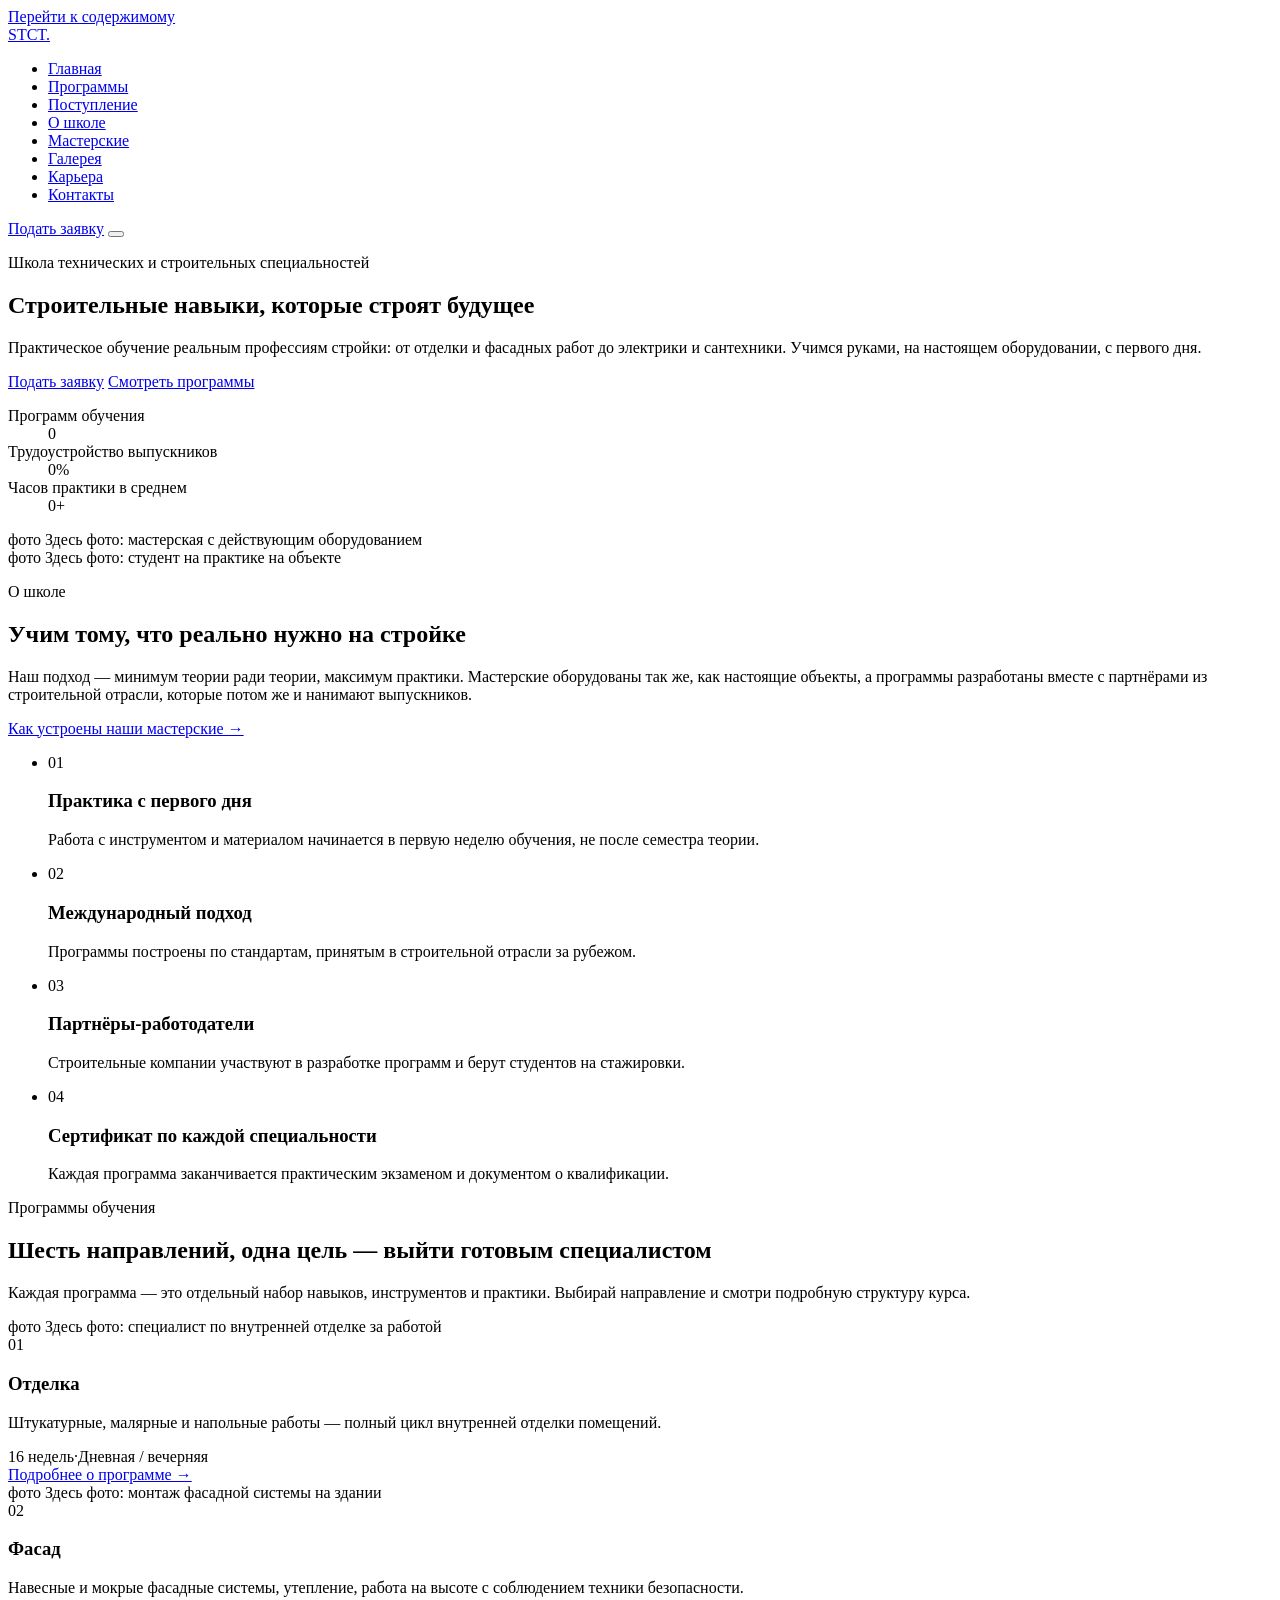
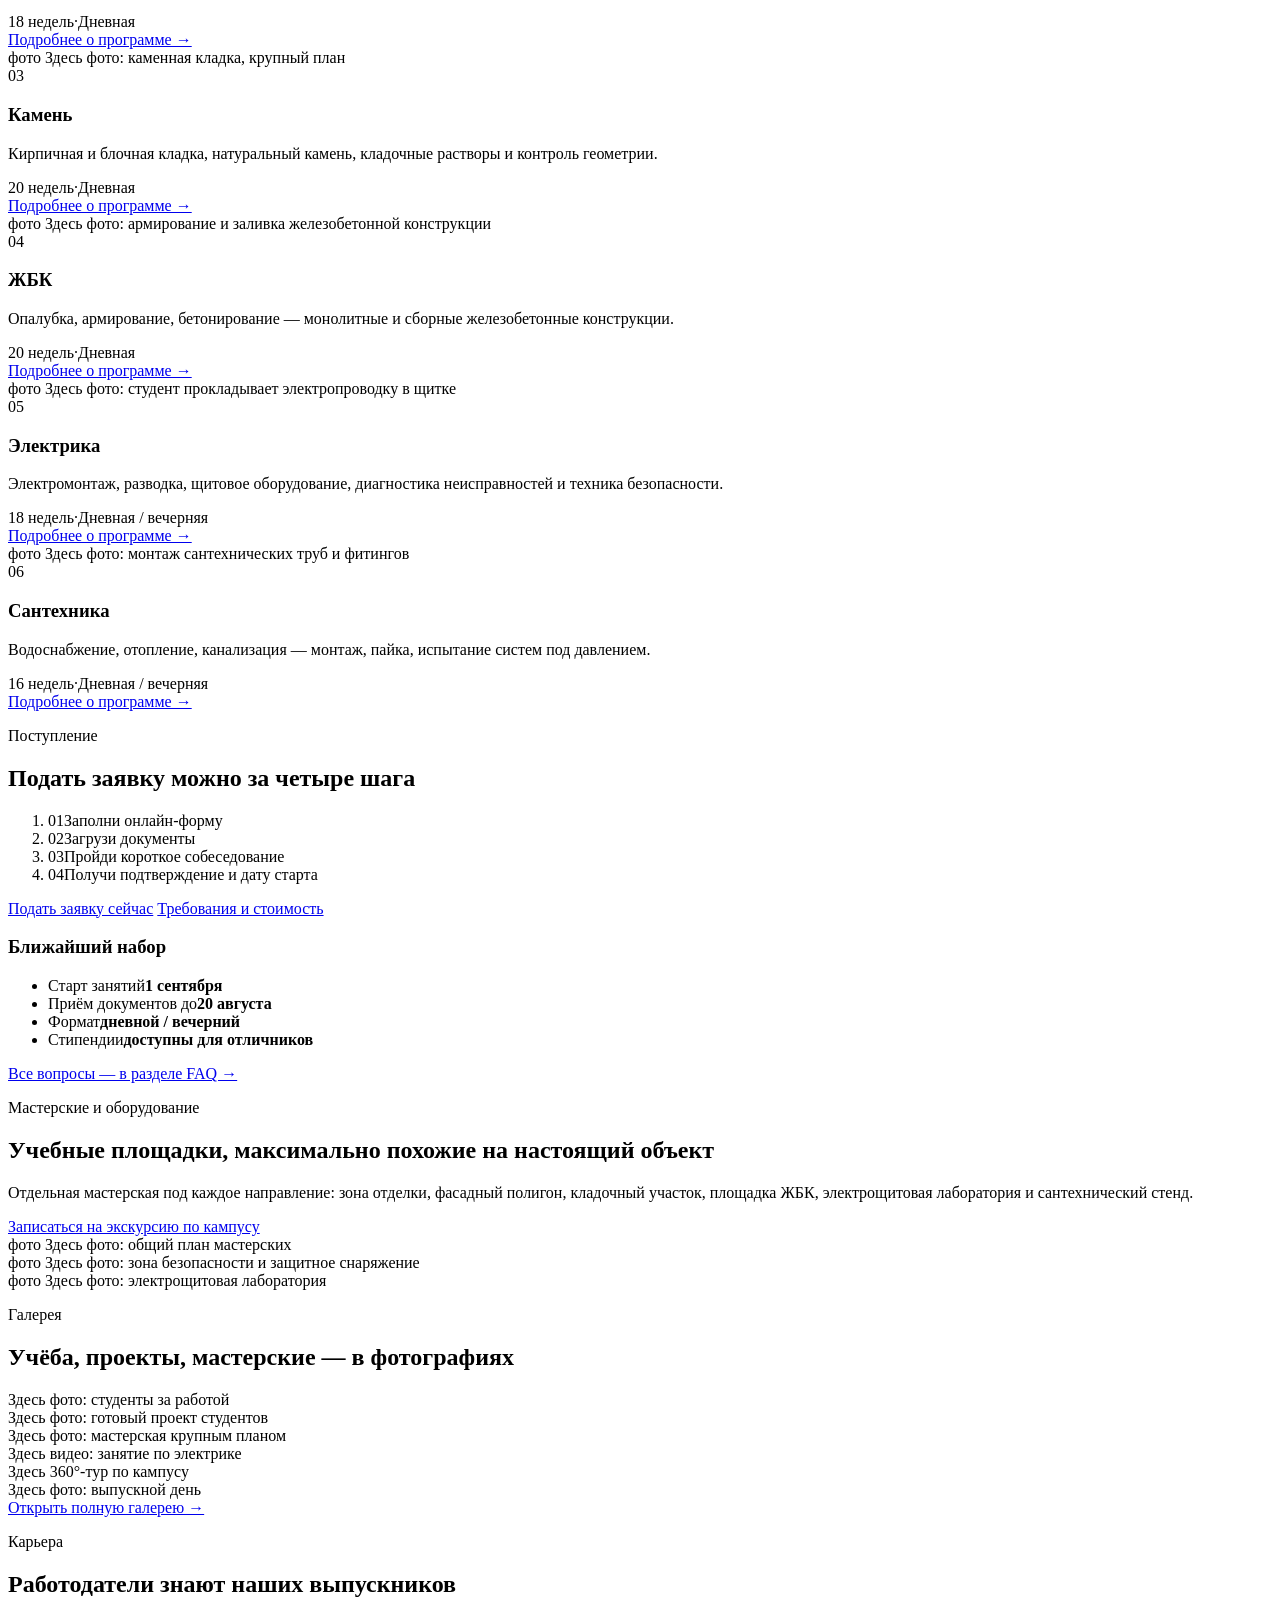
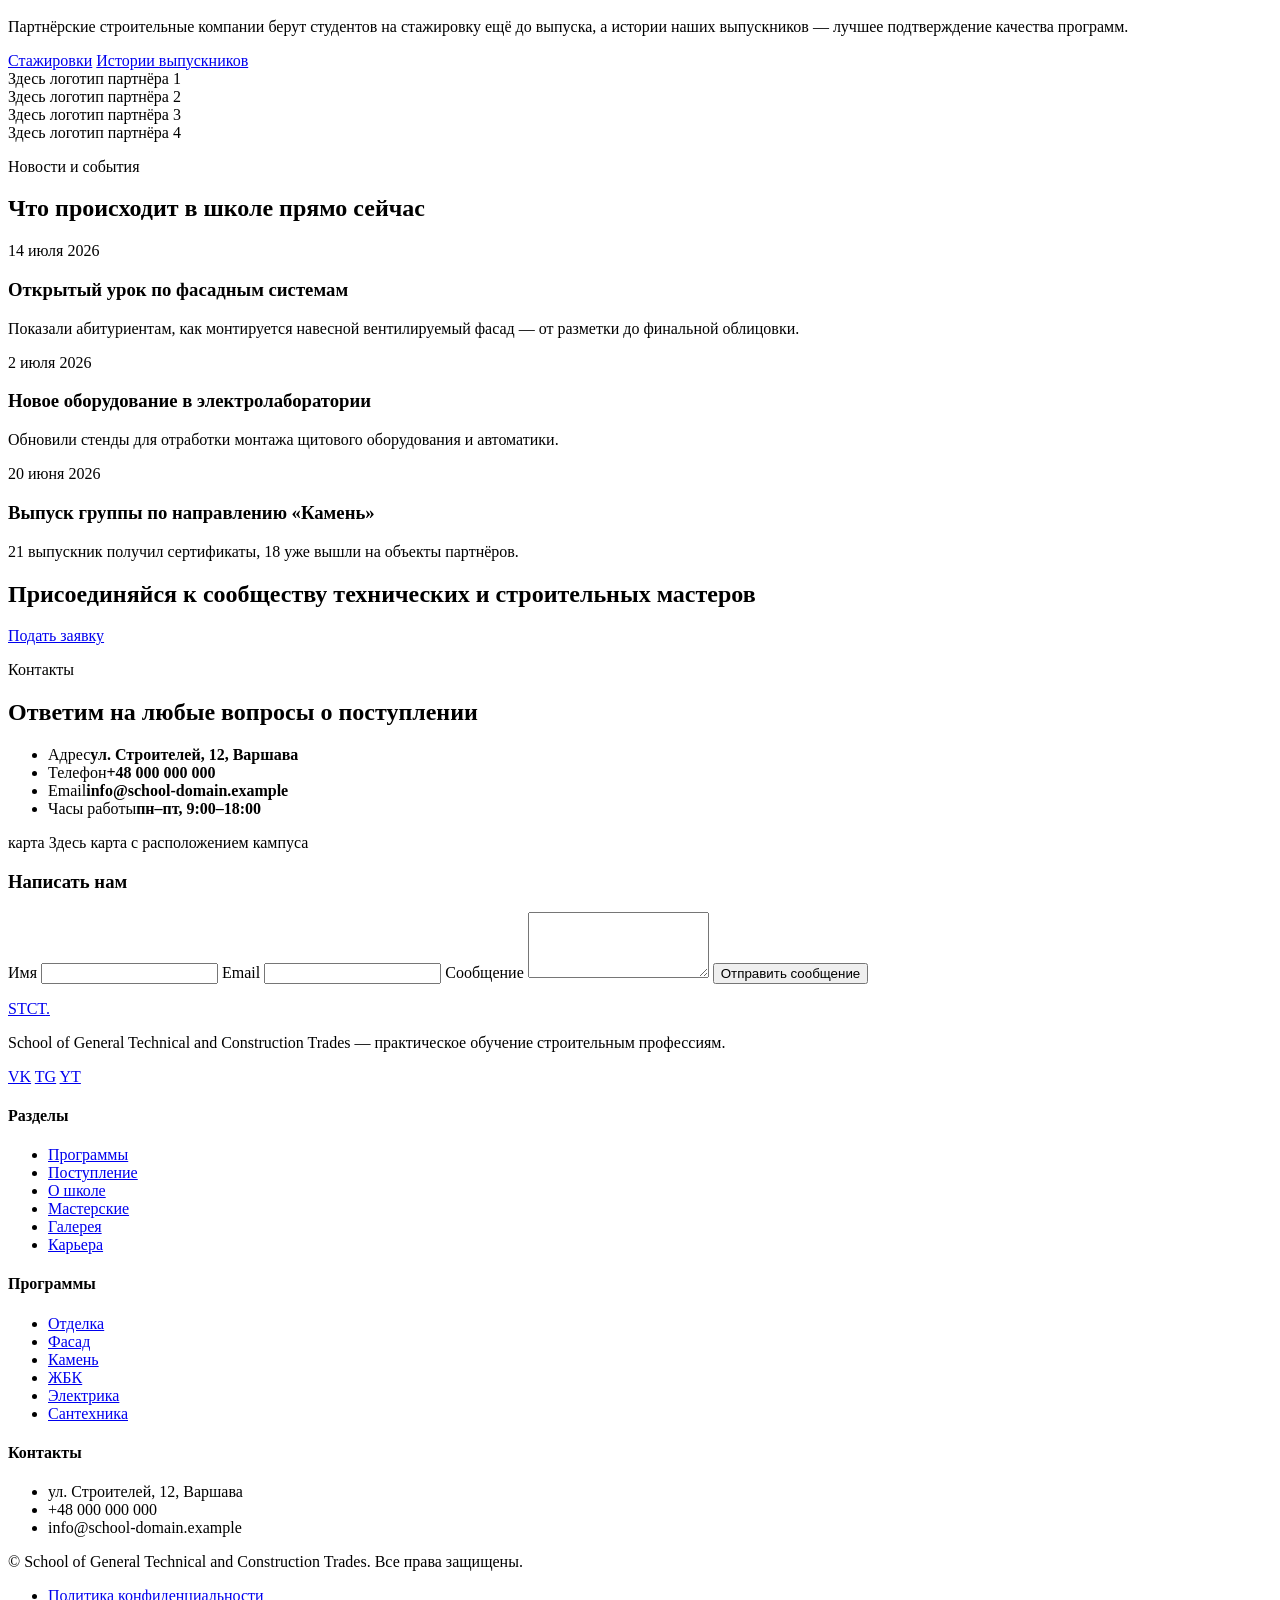
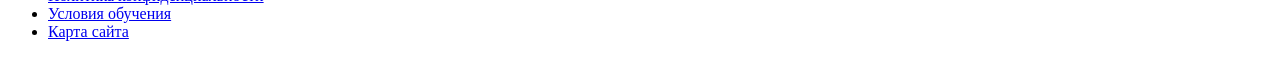
==== index.html @ 948793ca "Add files via upload" ====
<!DOCTYPE html>
<html lang="ru">
<head>
<meta charset="UTF-8">
<meta name="viewport" content="width=device-width, initial-scale=1.0">
<title>School of General Technical and Construction Trades — Строительные навыки для будущего</title>
<meta name="description" content="Школа технических и строительных специальностей: отделка, фасад, камень, ЖБК, электрика, сантехника. Практическое обучение, современные мастерские, трудоустройство.">
<link rel="preconnect" href="https://fonts.googleapis.com">
<link rel="preconnect" href="https://fonts.gstatic.com" crossorigin>
<link href="https://fonts.googleapis.com/css2?family=Big+Shoulders+Display:wght@500;600;700;800&family=IBM+Plex+Mono:wght@400;500&family=IBM+Plex+Sans:wght@400;500;600&display=swap" rel="stylesheet">
<link rel="stylesheet" href="css/style.css">
</head>
<body>

<a class="skip-link" href="#main">Перейти к содержимому</a>

<!-- ============ HEADER ============ -->
<header class="site-header" id="site-header">
  <div class="wrap header-inner">
    <a href="#top" class="logo" aria-label="School of General Technical and Construction Trades — на главную">
      <span class="logo-mark" aria-hidden="true">
        <span class="tick"></span><span class="tick"></span><span class="tick"></span>
      </span>
      <span class="logo-text">STCT<span class="logo-dot">.</span></span>
    </a>

    <nav class="main-nav" id="main-nav" aria-label="Основная навигация">
      <ul>
        <li><a href="#top">Главная</a></li>
        <li><a href="#programs">Программы</a></li>
        <li><a href="#admissions">Поступление</a></li>
        <li><a href="#about">О школе</a></li>
        <li><a href="#facilities">Мастерские</a></li>
        <li><a href="#gallery">Галерея</a></li>
        <li><a href="#career">Карьера</a></li>
        <li><a href="#contact">Контакты</a></li>
      </ul>
    </nav>

    <div class="header-actions">
      <a href="#admissions" class="btn btn-amber btn-sm">Подать заявку</a>
      <button class="nav-toggle" id="nav-toggle" aria-expanded="false" aria-controls="main-nav" aria-label="Открыть меню">
        <span></span><span></span><span></span>
      </button>
    </div>
  </div>
</header>

<main id="main">

  <!-- ============ HERO ============ -->
  <section class="hero" id="top">
    <div class="wrap hero-grid">
      <div class="hero-copy reveal">
        <p class="eyebrow">Школа технических и строительных специальностей</p>
        <h1>Строительные навыки, которые&nbsp;строят будущее</h1>
        <p class="hero-lead">Практическое обучение реальным профессиям стройки: от отделки и фасадных работ до электрики и сантехники. Учимся руками, на настоящем оборудовании, с первого дня.</p>
        <div class="hero-cta">
          <a href="#admissions" class="btn btn-amber">Подать заявку</a>
          <a href="#programs" class="btn btn-outline">Смотреть программы</a>
        </div>

        <div class="measure-line" aria-hidden="true">
          <span class="tick-end"></span><span class="dash"></span><span class="tick-end"></span>
        </div>
        <dl class="hero-stats">
          <div class="stat">
            <dt>Программ обучения</dt>
            <dd><span class="count" data-count="6">0</span></dd>
          </div>
          <div class="stat">
            <dt>Трудоустройство выпускников</dt>
            <dd><span class="count" data-count="92">0</span>%</dd>
          </div>
          <div class="stat">
            <dt>Часов практики в среднем</dt>
            <dd><span class="count" data-count="480">0</span>+</dd>
          </div>
        </dl>
      </div>

      <div class="hero-media reveal" style="--delay:120ms">
        <div class="img-placeholder tall">
          <span class="ph-tag">фото</span>
          Здесь фото: мастерская с действующим оборудованием
        </div>
        <div class="img-placeholder small">
          <span class="ph-tag">фото</span>
          Здесь фото: студент на практике на объекте
        </div>
      </div>
    </div>
  </section>

  <!-- ============ ABOUT PREVIEW ============ -->
  <section class="section" id="about">
    <div class="wrap about-grid">
      <div class="reveal">
        <p class="eyebrow">О школе</p>
        <h2>Учим тому, что реально нужно на стройке</h2>
        <p class="lead-text">Наш подход — минимум теории ради теории, максимум практики. Мастерские оборудованы так же, как настоящие объекты, а программы разработаны вместе с партнёрами из строительной отрасли, которые потом же и нанимают выпускников.</p>
        <a href="#facilities" class="link-arrow">Как устроены наши мастерские →</a>
      </div>

      <ul class="advantages reveal" style="--delay:120ms">
        <li>
          <span class="adv-num">01</span>
          <div>
            <h3>Практика с первого дня</h3>
            <p>Работа с инструментом и материалом начинается в первую неделю обучения, не после семестра теории.</p>
          </div>
        </li>
        <li>
          <span class="adv-num">02</span>
          <div>
            <h3>Международный подход</h3>
            <p>Программы построены по стандартам, принятым в строительной отрасли за рубежом.</p>
          </div>
        </li>
        <li>
          <span class="adv-num">03</span>
          <div>
            <h3>Партнёры-работодатели</h3>
            <p>Строительные компании участвуют в разработке программ и берут студентов на стажировки.</p>
          </div>
        </li>
        <li>
          <span class="adv-num">04</span>
          <div>
            <h3>Сертификат по каждой специальности</h3>
            <p>Каждая программа заканчивается практическим экзаменом и документом о квалификации.</p>
          </div>
        </li>
      </ul>
    </div>
  </section>

  <!-- ============ PROGRAMS ============ -->
  <section class="section section-alt" id="programs">
    <div class="wrap">
      <div class="section-head reveal">
        <p class="eyebrow">Программы обучения</p>
        <h2>Шесть направлений, одна цель — выйти готовым специалистом</h2>
        <p class="lead-text">Каждая программа — это отдельный набор навыков, инструментов и практики. Выбирай направление и смотри подробную структуру курса.</p>
      </div>

      <div class="program-grid">

        <article class="program-card reveal">
          <div class="img-placeholder">
            <span class="ph-tag">фото</span>
            Здесь фото: специалист по внутренней отделке за работой
          </div>
          <div class="program-body">
            <span class="program-num">01</span>
            <h3>Отделка</h3>
            <p>Штукатурные, малярные и напольные работы — полный цикл внутренней отделки помещений.</p>
            <div class="program-meta">
              <span>16 недель</span><span>·</span><span>Дневная / вечерняя</span>
            </div>
            <a href="#" class="link-arrow">Подробнее о программе →</a>
          </div>
        </article>

        <article class="program-card reveal" style="--delay:60ms">
          <div class="img-placeholder">
            <span class="ph-tag">фото</span>
            Здесь фото: монтаж фасадной системы на здании
          </div>
          <div class="program-body">
            <span class="program-num">02</span>
            <h3>Фасад</h3>
            <p>Навесные и мокрые фасадные системы, утепление, работа на высоте с соблюдением техники безопасности.</p>
            <div class="program-meta">
              <span>18 недель</span><span>·</span><span>Дневная</span>
            </div>
            <a href="#" class="link-arrow">Подробнее о программе →</a>
          </div>
        </article>

        <article class="program-card reveal" style="--delay:120ms">
          <div class="img-placeholder">
            <span class="ph-tag">фото</span>
            Здесь фото: каменная кладка, крупный план
          </div>
          <div class="program-body">
            <span class="program-num">03</span>
            <h3>Камень</h3>
            <p>Кирпичная и блочная кладка, натуральный камень, кладочные растворы и контроль геометрии.</p>
            <div class="program-meta">
              <span>20 недель</span><span>·</span><span>Дневная</span>
            </div>
            <a href="#" class="link-arrow">Подробнее о программе →</a>
          </div>
        </article>

        <article class="program-card reveal" style="--delay:180ms">
          <div class="img-placeholder">
            <span class="ph-tag">фото</span>
            Здесь фото: армирование и заливка железобетонной конструкции
          </div>
          <div class="program-body">
            <span class="program-num">04</span>
            <h3>ЖБК</h3>
            <p>Опалубка, армирование, бетонирование — монолитные и сборные железобетонные конструкции.</p>
            <div class="program-meta">
              <span>20 недель</span><span>·</span><span>Дневная</span>
            </div>
            <a href="#" class="link-arrow">Подробнее о программе →</a>
          </div>
        </article>

        <article class="program-card reveal" style="--delay:240ms">
          <div class="img-placeholder">
            <span class="ph-tag">фото</span>
            Здесь фото: студент прокладывает электропроводку в щитке
          </div>
          <div class="program-body">
            <span class="program-num">05</span>
            <h3>Электрика</h3>
            <p>Электромонтаж, разводка, щитовое оборудование, диагностика неисправностей и техника безопасности.</p>
            <div class="program-meta">
              <span>18 недель</span><span>·</span><span>Дневная / вечерняя</span>
            </div>
            <a href="#" class="link-arrow">Подробнее о программе →</a>
          </div>
        </article>

        <article class="program-card reveal" style="--delay:300ms">
          <div class="img-placeholder">
            <span class="ph-tag">фото</span>
            Здесь фото: монтаж сантехнических труб и фитингов
          </div>
          <div class="program-body">
            <span class="program-num">06</span>
            <h3>Сантехника</h3>
            <p>Водоснабжение, отопление, канализация — монтаж, пайка, испытание систем под давлением.</p>
            <div class="program-meta">
              <span>16 недель</span><span>·</span><span>Дневная / вечерняя</span>
            </div>
            <a href="#" class="link-arrow">Подробнее о программе →</a>
          </div>
        </article>

      </div>
    </div>
  </section>

  <!-- ============ ADMISSIONS TEASER ============ -->
  <section class="section" id="admissions">
    <div class="wrap admissions-grid">
      <div class="reveal">
        <p class="eyebrow">Поступление</p>
        <h2>Подать заявку можно за четыре шага</h2>
        <ol class="steps-list">
          <li><span>01</span>Заполни онлайн-форму</li>
          <li><span>02</span>Загрузи документы</li>
          <li><span>03</span>Пройди короткое собеседование</li>
          <li><span>04</span>Получи подтверждение и дату старта</li>
        </ol>
        <div class="hero-cta">
          <a href="#" class="btn btn-amber">Подать заявку сейчас</a>
          <a href="#" class="btn btn-outline">Требования и стоимость</a>
        </div>
      </div>

      <div class="admissions-card reveal" style="--delay:120ms">
        <h3>Ближайший набор</h3>
        <ul class="fact-list">
          <li><span>Старт занятий</span><strong>1 сентября</strong></li>
          <li><span>Приём документов до</span><strong>20 августа</strong></li>
          <li><span>Формат</span><strong>дневной / вечерний</strong></li>
          <li><span>Стипендии</span><strong>доступны для отличников</strong></li>
        </ul>
        <a href="#" class="link-arrow">Все вопросы — в разделе FAQ →</a>
      </div>
    </div>
  </section>

  <!-- ============ FACILITIES ============ -->
  <section class="section section-dark" id="facilities">
    <div class="wrap facilities-grid">
      <div class="reveal">
        <p class="eyebrow eyebrow-light">Мастерские и оборудование</p>
        <h2>Учебные площадки, максимально похожие на настоящий объект</h2>
        <p class="lead-text lead-light">Отдельная мастерская под каждое направление: зона отделки, фасадный полигон, кладочный участок, площадка ЖБК, электрощитовая лаборатория и сантехнический стенд.</p>
        <div class="measure-line measure-light" aria-hidden="true">
          <span class="tick-end"></span><span class="dash"></span><span class="tick-end"></span>
        </div>
        <a href="#" class="btn btn-outline btn-light">Записаться на экскурсию по кампусу</a>
      </div>

      <div class="facilities-media reveal" style="--delay:120ms">
        <div class="img-placeholder">
          <span class="ph-tag">фото</span>
          Здесь фото: общий план мастерских
        </div>
        <div class="img-placeholder">
          <span class="ph-tag">фото</span>
          Здесь фото: зона безопасности и защитное снаряжение
        </div>
        <div class="img-placeholder">
          <span class="ph-tag">фото</span>
          Здесь фото: электрощитовая лаборатория
        </div>
      </div>
    </div>
  </section>

  <!-- ============ GALLERY PREVIEW ============ -->
  <section class="section" id="gallery">
    <div class="wrap">
      <div class="section-head reveal">
        <p class="eyebrow">Галерея</p>
        <h2>Учёба, проекты, мастерские — в фотографиях</h2>
      </div>

      <div class="gallery-grid">
        <div class="img-placeholder reveal">Здесь фото: студенты за работой</div>
        <div class="img-placeholder reveal" style="--delay:60ms">Здесь фото: готовый проект студентов</div>
        <div class="img-placeholder reveal" style="--delay:120ms">Здесь фото: мастерская крупным планом</div>
        <div class="img-placeholder reveal" style="--delay:180ms">Здесь видео: занятие по электрике</div>
        <div class="img-placeholder reveal" style="--delay:240ms">Здесь 360°-тур по кампусу</div>
        <div class="img-placeholder reveal" style="--delay:300ms">Здесь фото: выпускной день</div>
      </div>
      <a href="#" class="link-arrow gallery-link">Открыть полную галерею →</a>
    </div>
  </section>

  <!-- ============ CAREER ============ -->
  <section class="section section-alt" id="career">
    <div class="wrap career-grid">
      <div class="reveal">
        <p class="eyebrow">Карьера</p>
        <h2>Работодатели знают наших выпускников</h2>
        <p class="lead-text">Партнёрские строительные компании берут студентов на стажировку ещё до выпуска, а истории наших выпускников — лучшее подтверждение качества программ.</p>
        <div class="hero-cta">
          <a href="#" class="btn btn-outline">Стажировки</a>
          <a href="#" class="btn btn-outline">Истории выпускников</a>
        </div>
      </div>
      <div class="partner-strip reveal" style="--delay:120ms">
        <div class="img-placeholder small">Здесь логотип партнёра 1</div>
        <div class="img-placeholder small">Здесь логотип партнёра 2</div>
        <div class="img-placeholder small">Здесь логотип партнёра 3</div>
        <div class="img-placeholder small">Здесь логотип партнёра 4</div>
      </div>
    </div>
  </section>

  <!-- ============ NEWS PREVIEW ============ -->
  <section class="section" id="news">
    <div class="wrap">
      <div class="section-head reveal">
        <p class="eyebrow">Новости и события</p>
        <h2>Что происходит в школе прямо сейчас</h2>
      </div>
      <div class="news-grid">
        <article class="news-card reveal">
          <span class="news-date">14 июля 2026</span>
          <h3>Открытый урок по фасадным системам</h3>
          <p>Показали абитуриентам, как монтируется навесной вентилируемый фасад — от разметки до финальной облицовки.</p>
        </article>
        <article class="news-card reveal" style="--delay:60ms">
          <span class="news-date">2 июля 2026</span>
          <h3>Новое оборудование в электролаборатории</h3>
          <p>Обновили стенды для отработки монтажа щитового оборудования и автоматики.</p>
        </article>
        <article class="news-card reveal" style="--delay:120ms">
          <span class="news-date">20 июня 2026</span>
          <h3>Выпуск группы по направлению «Камень»</h3>
          <p>21 выпускник получил сертификаты, 18 уже вышли на объекты партнёров.</p>
        </article>
      </div>
    </div>
  </section>

  <!-- ============ CTA BANNER ============ -->
  <section class="cta-banner">
    <div class="wrap cta-banner-inner reveal">
      <div class="measure-line measure-light" aria-hidden="true">
        <span class="tick-end"></span><span class="dash"></span><span class="tick-end"></span>
      </div>
      <h2>Присоединяйся к сообществу технических и строительных мастеров</h2>
      <a href="#admissions" class="btn btn-amber btn-lg">Подать заявку</a>
    </div>
  </section>

  <!-- ============ CONTACT ============ -->
  <section class="section" id="contact">
    <div class="wrap contact-grid">
      <div class="reveal">
        <p class="eyebrow">Контакты</p>
        <h2>Ответим на любые вопросы о поступлении</h2>
        <ul class="fact-list">
          <li><span>Адрес</span><strong>ул. Строителей, 12, Варшава</strong></li>
          <li><span>Телефон</span><strong>+48 000 000 000</strong></li>
          <li><span>Email</span><strong>info@school-domain.example</strong></li>
          <li><span>Часы работы</span><strong>пн–пт, 9:00–18:00</strong></li>
        </ul>
        <div class="img-placeholder">
          <span class="ph-tag">карта</span>
          Здесь карта с расположением кампуса
        </div>
      </div>

      <form class="contact-form reveal" style="--delay:120ms" id="contact-form">
        <h3>Написать нам</h3>
        <label>
          Имя
          <input type="text" name="name" required>
        </label>
        <label>
          Email
          <input type="email" name="email" required>
        </label>
        <label>
          Сообщение
          <textarea name="message" rows="4" required></textarea>
        </label>
        <button type="submit" class="btn btn-amber">Отправить сообщение</button>
        <p class="form-note" id="form-note" role="status" aria-live="polite"></p>
      </form>
    </div>
  </section>

</main>

<!-- ============ FOOTER ============ -->
<footer class="site-footer">
  <div class="wrap footer-grid">
    <div>
      <a href="#top" class="logo logo-footer">
        <span class="logo-mark" aria-hidden="true"><span class="tick"></span><span class="tick"></span><span class="tick"></span></span>
        <span class="logo-text">STCT<span class="logo-dot">.</span></span>
      </a>
      <p class="footer-tagline">School of General Technical and Construction Trades — практическое обучение строительным профессиям.</p>
      <div class="social-row">
        <a href="#" class="social-ph" aria-label="Мы во ВКонтакте">VK</a>
        <a href="#" class="social-ph" aria-label="Мы в Telegram">TG</a>
        <a href="#" class="social-ph" aria-label="Мы на YouTube">YT</a>
      </div>
    </div>

    <div>
      <h4>Разделы</h4>
      <ul>
        <li><a href="#programs">Программы</a></li>
        <li><a href="#admissions">Поступление</a></li>
        <li><a href="#about">О школе</a></li>
        <li><a href="#facilities">Мастерские</a></li>
        <li><a href="#gallery">Галерея</a></li>
        <li><a href="#career">Карьера</a></li>
      </ul>
    </div>

    <div>
      <h4>Программы</h4>
      <ul>
        <li><a href="#programs">Отделка</a></li>
        <li><a href="#programs">Фасад</a></li>
        <li><a href="#programs">Камень</a></li>
        <li><a href="#programs">ЖБК</a></li>
        <li><a href="#programs">Электрика</a></li>
        <li><a href="#programs">Сантехника</a></li>
      </ul>
    </div>

    <div>
      <h4>Контакты</h4>
      <ul class="footer-contact">
        <li>ул. Строителей, 12, Варшава</li>
        <li>+48 000 000 000</li>
        <li>info@school-domain.example</li>
      </ul>
    </div>
  </div>

  <div class="wrap footer-bottom">
    <p>© <span id="year"></span> School of General Technical and Construction Trades. Все права защищены.</p>
    <ul class="footer-legal">
      <li><a href="#">Политика конфиденциальности</a></li>
      <li><a href="#">Условия обучения</a></li>
      <li><a href="#">Карта сайта</a></li>
    </ul>
  </div>
</footer>

<script src="js/script.js"></script>
</body>
</html>
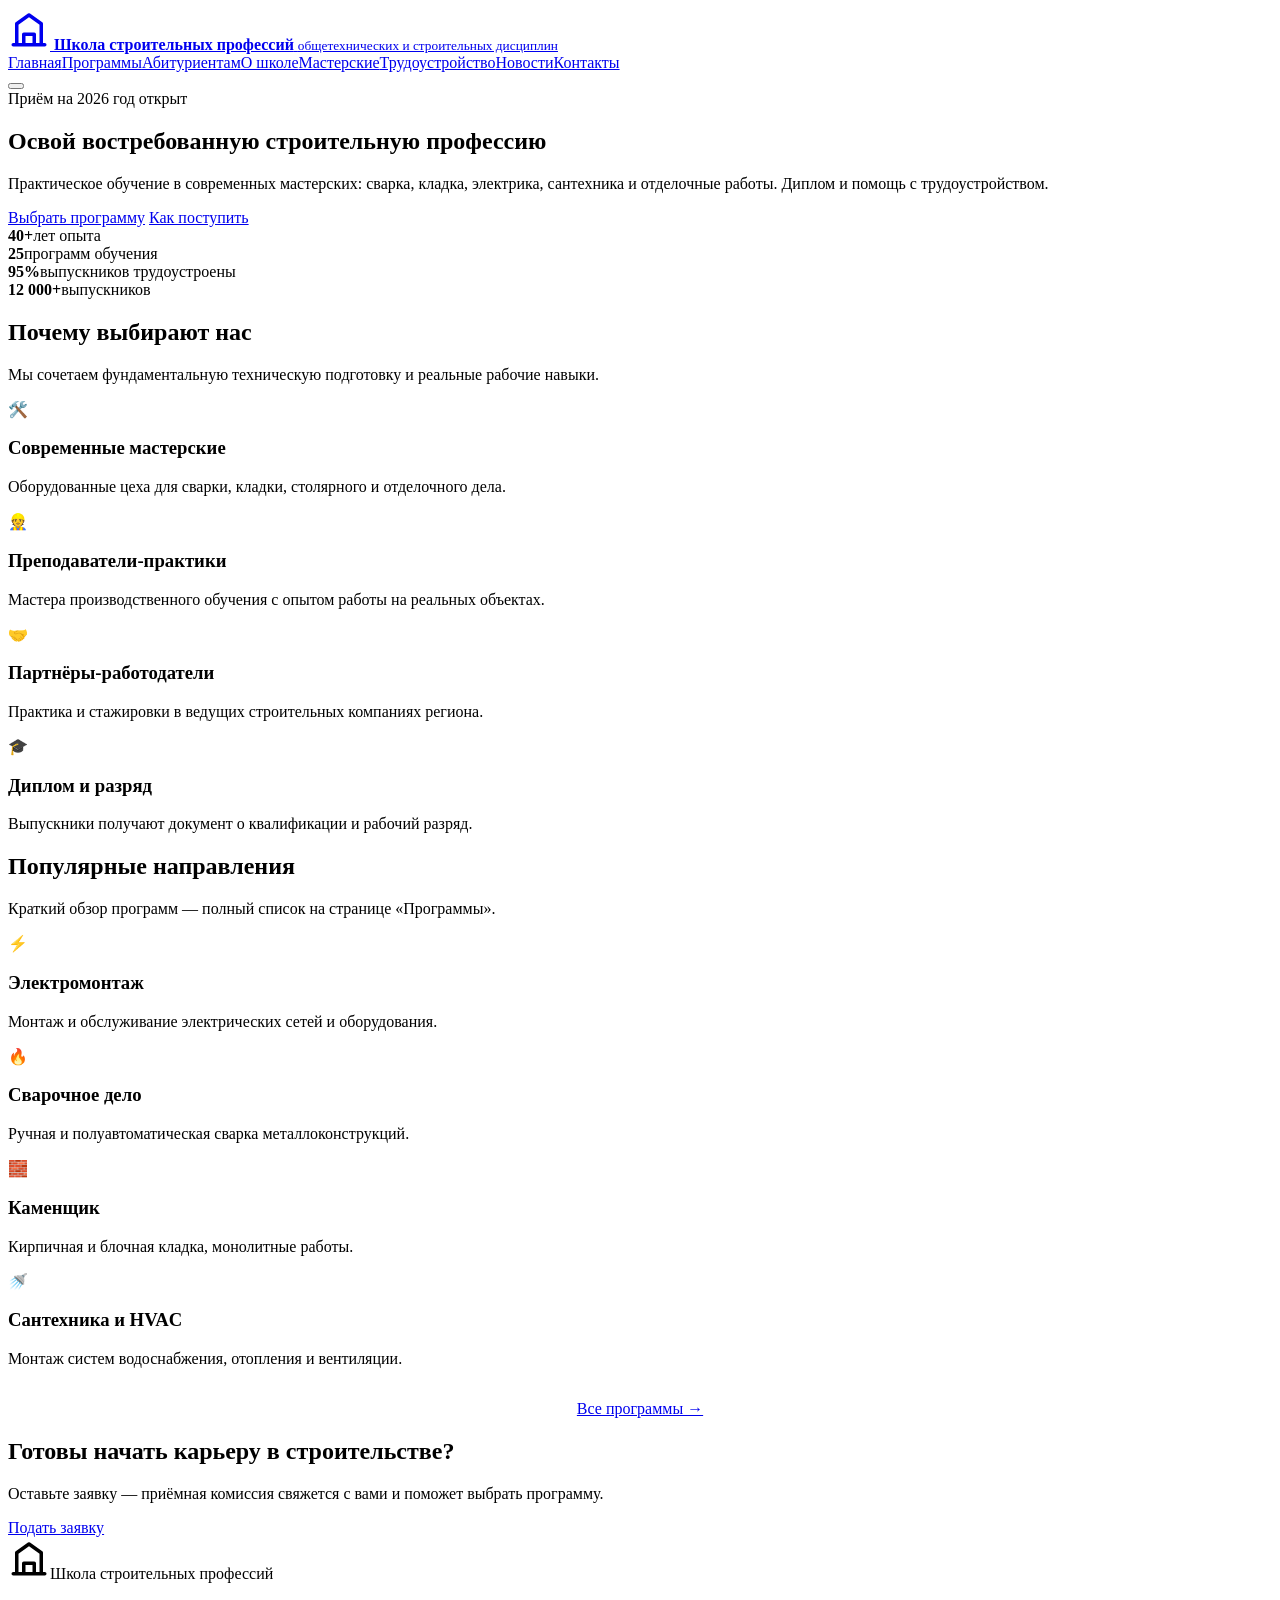
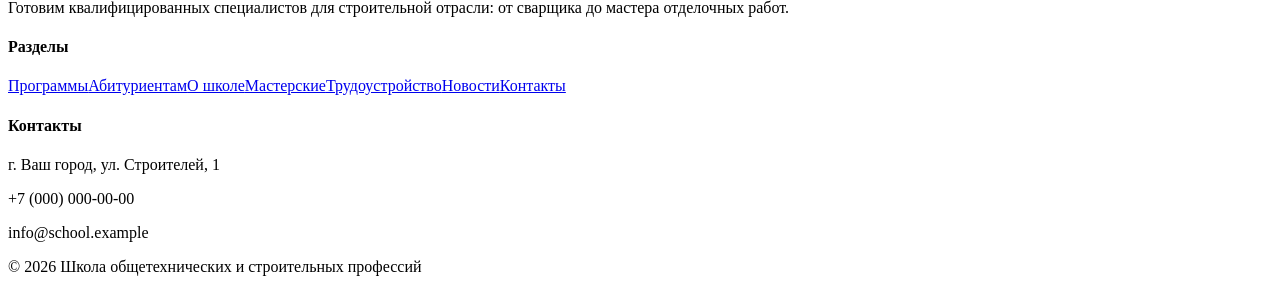
==== commit 6e50c5f2: "Refactor index.html for improved layout and content Updated the HTML structure and content for the s" ====
--- a/index.html
+++ b/index.html
@@ -1,491 +1,81 @@
 <!DOCTYPE html>
 <html lang="ru">
 <head>
-<meta charset="UTF-8">
-<meta name="viewport" content="width=device-width, initial-scale=1.0">
-<title>School of General Technical and Construction Trades — Строительные навыки для будущего</title>
-<meta name="description" content="Школа технических и строительных специальностей: отделка, фасад, камень, ЖБК, электрика, сантехника. Практическое обучение, современные мастерские, трудоустройство.">
-<link rel="preconnect" href="https://fonts.googleapis.com">
-<link rel="preconnect" href="https://fonts.gstatic.com" crossorigin>
-<link href="https://fonts.googleapis.com/css2?family=Big+Shoulders+Display:wght@500;600;700;800&family=IBM+Plex+Mono:wght@400;500&family=IBM+Plex+Sans:wght@400;500;600&display=swap" rel="stylesheet">
-<link rel="stylesheet" href="css/style.css">
+  <meta charset="UTF-8">
+  <meta name="viewport" content="width=device-width, initial-scale=1.0">
+  <title>Школа общетехнических и строительных профессий</title>
+  <link rel="stylesheet" href="css/styles.css">
 </head>
 <body>
 
-<a class="skip-link" href="#main">Перейти к содержимому</a>
+  <div id="header-placeholder"></div>
 
-<!-- ============ HEADER ============ -->
-<header class="site-header" id="site-header">
-  <div class="wrap header-inner">
-    <a href="#top" class="logo" aria-label="School of General Technical and Construction Trades — на главную">
-      <span class="logo-mark" aria-hidden="true">
-        <span class="tick"></span><span class="tick"></span><span class="tick"></span>
-      </span>
-      <span class="logo-text">STCT<span class="logo-dot">.</span></span>
-    </a>
-
-    <nav class="main-nav" id="main-nav" aria-label="Основная навигация">
-      <ul>
-        <li><a href="#top">Главная</a></li>
-        <li><a href="#programs">Программы</a></li>
-        <li><a href="#admissions">Поступление</a></li>
-        <li><a href="#about">О школе</a></li>
-        <li><a href="#facilities">Мастерские</a></li>
-        <li><a href="#gallery">Галерея</a></li>
-        <li><a href="#career">Карьера</a></li>
-        <li><a href="#contact">Контакты</a></li>
-      </ul>
-    </nav>
-
-    <div class="header-actions">
-      <a href="#admissions" class="btn btn-amber btn-sm">Подать заявку</a>
-      <button class="nav-toggle" id="nav-toggle" aria-expanded="false" aria-controls="main-nav" aria-label="Открыть меню">
-        <span></span><span></span><span></span>
-      </button>
-    </div>
-  </div>
-</header>
-
-<main id="main">
-
-  <!-- ============ HERO ============ -->
-  <section class="hero" id="top">
-    <div class="wrap hero-grid">
-      <div class="hero-copy reveal">
-        <p class="eyebrow">Школа технических и строительных специальностей</p>
-        <h1>Строительные навыки, которые&nbsp;строят будущее</h1>
-        <p class="hero-lead">Практическое обучение реальным профессиям стройки: от отделки и фасадных работ до электрики и сантехники. Учимся руками, на настоящем оборудовании, с первого дня.</p>
-        <div class="hero-cta">
-          <a href="#admissions" class="btn btn-amber">Подать заявку</a>
-          <a href="#programs" class="btn btn-outline">Смотреть программы</a>
-        </div>
-
-        <div class="measure-line" aria-hidden="true">
-          <span class="tick-end"></span><span class="dash"></span><span class="tick-end"></span>
-        </div>
-        <dl class="hero-stats">
-          <div class="stat">
-            <dt>Программ обучения</dt>
-            <dd><span class="count" data-count="6">0</span></dd>
-          </div>
-          <div class="stat">
-            <dt>Трудоустройство выпускников</dt>
-            <dd><span class="count" data-count="92">0</span>%</dd>
-          </div>
-          <div class="stat">
-            <dt>Часов практики в среднем</dt>
-            <dd><span class="count" data-count="480">0</span>+</dd>
-          </div>
-        </dl>
-      </div>
-
-      <div class="hero-media reveal" style="--delay:120ms">
-        <div class="img-placeholder tall">
-          <span class="ph-tag">фото</span>
-          Здесь фото: мастерская с действующим оборудованием
-        </div>
-        <div class="img-placeholder small">
-          <span class="ph-tag">фото</span>
-          Здесь фото: студент на практике на объекте
-        </div>
+  <!-- Hero -->
+  <section class="hero">
+    <div class="container hero-inner">
+      <span class="eyebrow">Приём на 2026 год открыт</span>
+      <h1>Освой востребованную строительную профессию</h1>
+      <p>Практическое обучение в современных мастерских: сварка, кладка, электрика,
+         сантехника и отделочные работы. Диплом и помощь с трудоустройством.</p>
+      <div class="hero-actions">
+        <a href="pages/programs.html" class="btn btn-primary">Выбрать программу</a>
+        <a href="pages/admissions.html" class="btn btn-outline">Как поступить</a>
       </div>
     </div>
   </section>
 
-  <!-- ============ ABOUT PREVIEW ============ -->
-  <section class="section" id="about">
-    <div class="wrap about-grid">
-      <div class="reveal">
-        <p class="eyebrow">О школе</p>
-        <h2>Учим тому, что реально нужно на стройке</h2>
-        <p class="lead-text">Наш подход — минимум теории ради теории, максимум практики. Мастерские оборудованы так же, как настоящие объекты, а программы разработаны вместе с партнёрами из строительной отрасли, которые потом же и нанимают выпускников.</p>
-        <a href="#facilities" class="link-arrow">Как устроены наши мастерские →</a>
-      </div>
-
-      <ul class="advantages reveal" style="--delay:120ms">
-        <li>
-          <span class="adv-num">01</span>
-          <div>
-            <h3>Практика с первого дня</h3>
-            <p>Работа с инструментом и материалом начинается в первую неделю обучения, не после семестра теории.</p>
-          </div>
-        </li>
-        <li>
-          <span class="adv-num">02</span>
-          <div>
-            <h3>Международный подход</h3>
-            <p>Программы построены по стандартам, принятым в строительной отрасли за рубежом.</p>
-          </div>
-        </li>
-        <li>
-          <span class="adv-num">03</span>
-          <div>
-            <h3>Партнёры-работодатели</h3>
-            <p>Строительные компании участвуют в разработке программ и берут студентов на стажировки.</p>
-          </div>
-        </li>
-        <li>
-          <span class="adv-num">04</span>
-          <div>
-            <h3>Сертификат по каждой специальности</h3>
-            <p>Каждая программа заканчивается практическим экзаменом и документом о квалификации.</p>
-          </div>
-        </li>
-      </ul>
+  <!-- Цифры -->
+  <section class="stats">
+    <div class="container stats-grid">
+      <div class="stat"><b>40+</b><span>лет опыта</span></div>
+      <div class="stat"><b>25</b><span>программ обучения</span></div>
+      <div class="stat"><b>95%</b><span>выпускников трудоустроены</span></div>
+      <div class="stat"><b>12 000+</b><span>выпускников</span></div>
     </div>
   </section>
 
-  <!-- ============ PROGRAMS ============ -->
-  <section class="section section-alt" id="programs">
-    <div class="wrap">
-      <div class="section-head reveal">
-        <p class="eyebrow">Программы обучения</p>
-        <h2>Шесть направлений, одна цель — выйти готовым специалистом</h2>
-        <p class="lead-text">Каждая программа — это отдельный набор навыков, инструментов и практики. Выбирай направление и смотри подробную структуру курса.</p>
-      </div>
-
-      <div class="program-grid">
-
-        <article class="program-card reveal">
-          <div class="img-placeholder">
-            <span class="ph-tag">фото</span>
-            Здесь фото: специалист по внутренней отделке за работой
-          </div>
-          <div class="program-body">
-            <span class="program-num">01</span>
-            <h3>Отделка</h3>
-            <p>Штукатурные, малярные и напольные работы — полный цикл внутренней отделки помещений.</p>
-            <div class="program-meta">
-              <span>16 недель</span><span>·</span><span>Дневная / вечерняя</span>
-            </div>
-            <a href="#" class="link-arrow">Подробнее о программе →</a>
-          </div>
-        </article>
-
-        <article class="program-card reveal" style="--delay:60ms">
-          <div class="img-placeholder">
-            <span class="ph-tag">фото</span>
-            Здесь фото: монтаж фасадной системы на здании
-          </div>
-          <div class="program-body">
-            <span class="program-num">02</span>
-            <h3>Фасад</h3>
-            <p>Навесные и мокрые фасадные системы, утепление, работа на высоте с соблюдением техники безопасности.</p>
-            <div class="program-meta">
-              <span>18 недель</span><span>·</span><span>Дневная</span>
-            </div>
-            <a href="#" class="link-arrow">Подробнее о программе →</a>
-          </div>
-        </article>
-
-        <article class="program-card reveal" style="--delay:120ms">
-          <div class="img-placeholder">
-            <span class="ph-tag">фото</span>
-            Здесь фото: каменная кладка, крупный план
-          </div>
-          <div class="program-body">
-            <span class="program-num">03</span>
-            <h3>Камень</h3>
-            <p>Кирпичная и блочная кладка, натуральный камень, кладочные растворы и контроль геометрии.</p>
-            <div class="program-meta">
-              <span>20 недель</span><span>·</span><span>Дневная</span>
-            </div>
-            <a href="#" class="link-arrow">Подробнее о программе →</a>
-          </div>
-        </article>
-
-        <article class="program-card reveal" style="--delay:180ms">
-          <div class="img-placeholder">
-            <span class="ph-tag">фото</span>
-            Здесь фото: армирование и заливка железобетонной конструкции
-          </div>
-          <div class="program-body">
-            <span class="program-num">04</span>
-            <h3>ЖБК</h3>
-            <p>Опалубка, армирование, бетонирование — монолитные и сборные железобетонные конструкции.</p>
-            <div class="program-meta">
-              <span>20 недель</span><span>·</span><span>Дневная</span>
-            </div>
-            <a href="#" class="link-arrow">Подробнее о программе →</a>
-          </div>
-        </article>
-
-        <article class="program-card reveal" style="--delay:240ms">
-          <div class="img-placeholder">
-            <span class="ph-tag">фото</span>
-            Здесь фото: студент прокладывает электропроводку в щитке
-          </div>
-          <div class="program-body">
-            <span class="program-num">05</span>
-            <h3>Электрика</h3>
-            <p>Электромонтаж, разводка, щитовое оборудование, диагностика неисправностей и техника безопасности.</p>
-            <div class="program-meta">
-              <span>18 недель</span><span>·</span><span>Дневная / вечерняя</span>
-            </div>
-            <a href="#" class="link-arrow">Подробнее о программе →</a>
-          </div>
-        </article>
-
-        <article class="program-card reveal" style="--delay:300ms">
-          <div class="img-placeholder">
-            <span class="ph-tag">фото</span>
-            Здесь фото: монтаж сантехнических труб и фитингов
-          </div>
-          <div class="program-body">
-            <span class="program-num">06</span>
-            <h3>Сантехника</h3>
-            <p>Водоснабжение, отопление, канализация — монтаж, пайка, испытание систем под давлением.</p>
-            <div class="program-meta">
-              <span>16 недель</span><span>·</span><span>Дневная / вечерняя</span>
-            </div>
-            <a href="#" class="link-arrow">Подробнее о программе →</a>
-          </div>
-        </article>
-
+  <!-- Преимущества -->
+  <section class="section">
+    <div class="container">
+      <h2 class="section-title">Почему выбирают нас</h2>
+      <p class="section-sub">Мы сочетаем фундаментальную техническую подготовку и реальные рабочие навыки.</p>
+      <div class="cards">
+        <div class="card"><div class="icon">🛠️</div><h3>Современные мастерские</h3><p>Оборудованные цеха для сварки, кладки, столярного и отделочного дела.</p></div>
+        <div class="card"><div class="icon">👷</div><h3>Преподаватели-практики</h3><p>Мастера производственного обучения с опытом работы на реальных объектах.</p></div>
+        <div class="card"><div class="icon">🤝</div><h3>Партнёры-работодатели</h3><p>Практика и стажировки в ведущих строительных компаниях региона.</p></div>
+        <div class="card"><div class="icon">🎓</div><h3>Диплом и разряд</h3><p>Выпускники получают документ о квалификации и рабочий разряд.</p></div>
       </div>
     </div>
   </section>
 
-  <!-- ============ ADMISSIONS TEASER ============ -->
-  <section class="section" id="admissions">
-    <div class="wrap admissions-grid">
-      <div class="reveal">
-        <p class="eyebrow">Поступление</p>
-        <h2>Подать заявку можно за четыре шага</h2>
-        <ol class="steps-list">
-          <li><span>01</span>Заполни онлайн-форму</li>
-          <li><span>02</span>Загрузи документы</li>
-          <li><span>03</span>Пройди короткое собеседование</li>
-          <li><span>04</span>Получи подтверждение и дату старта</li>
-        </ol>
-        <div class="hero-cta">
-          <a href="#" class="btn btn-amber">Подать заявку сейчас</a>
-          <a href="#" class="btn btn-outline">Требования и стоимость</a>
-        </div>
+  <!-- Программы превью -->
+  <section class="section" style="background:#fff">
+    <div class="container">
+      <h2 class="section-title">Популярные направления</h2>
+      <p class="section-sub">Краткий обзор программ — полный список на странице «Программы».</p>
+      <div class="cards">
+        <div class="card"><div class="icon">⚡</div><h3>Электромонтаж</h3><p>Монтаж и обслуживание электрических сетей и оборудования.</p></div>
+        <div class="card"><div class="icon">🔥</div><h3>Сварочное дело</h3><p>Ручная и полуавтоматическая сварка металлоконструкций.</p></div>
+        <div class="card"><div class="icon">🧱</div><h3>Каменщик</h3><p>Кирпичная и блочная кладка, монолитные работы.</p></div>
+        <div class="card"><div class="icon">🚿</div><h3>Сантехника и HVAC</h3><p>Монтаж систем водоснабжения, отопления и вентиляции.</p></div>
       </div>
-
-      <div class="admissions-card reveal" style="--delay:120ms">
-        <h3>Ближайший набор</h3>
-        <ul class="fact-list">
-          <li><span>Старт занятий</span><strong>1 сентября</strong></li>
-          <li><span>Приём документов до</span><strong>20 августа</strong></li>
-          <li><span>Формат</span><strong>дневной / вечерний</strong></li>
-          <li><span>Стипендии</span><strong>доступны для отличников</strong></li>
-        </ul>
-        <a href="#" class="link-arrow">Все вопросы — в разделе FAQ →</a>
+      <div style="text-align:center;margin-top:2rem">
+        <a href="pages/programs.html" class="btn btn-green-outline">Все программы →</a>
       </div>
     </div>
   </section>
 
-  <!-- ============ FACILITIES ============ -->
-  <section class="section section-dark" id="facilities">
-    <div class="wrap facilities-grid">
-      <div class="reveal">
-        <p class="eyebrow eyebrow-light">Мастерские и оборудование</p>
-        <h2>Учебные площадки, максимально похожие на настоящий объект</h2>
-        <p class="lead-text lead-light">Отдельная мастерская под каждое направление: зона отделки, фасадный полигон, кладочный участок, площадка ЖБК, электрощитовая лаборатория и сантехнический стенд.</p>
-        <div class="measure-line measure-light" aria-hidden="true">
-          <span class="tick-end"></span><span class="dash"></span><span class="tick-end"></span>
-        </div>
-        <a href="#" class="btn btn-outline btn-light">Записаться на экскурсию по кампусу</a>
-      </div>
-
-      <div class="facilities-media reveal" style="--delay:120ms">
-        <div class="img-placeholder">
-          <span class="ph-tag">фото</span>
-          Здесь фото: общий план мастерских
-        </div>
-        <div class="img-placeholder">
-          <span class="ph-tag">фото</span>
-          Здесь фото: зона безопасности и защитное снаряжение
-        </div>
-        <div class="img-placeholder">
-          <span class="ph-tag">фото</span>
-          Здесь фото: электрощитовая лаборатория
-        </div>
-      </div>
+  <!-- CTA -->
+  <section class="cta">
+    <div class="container">
+      <h2>Готовы начать карьеру в строительстве?</h2>
+      <p>Оставьте заявку — приёмная комиссия свяжется с вами и поможет выбрать программу.</p>
+      <a href="pages/admissions.html" class="btn btn-primary">Подать заявку</a>
     </div>
   </section>
 
-  <!-- ============ GALLERY PREVIEW ============ -->
-  <section class="section" id="gallery">
-    <div class="wrap">
-      <div class="section-head reveal">
-        <p class="eyebrow">Галерея</p>
-        <h2>Учёба, проекты, мастерские — в фотографиях</h2>
-      </div>
+  <div id="footer-placeholder"></div>
 
-      <div class="gallery-grid">
-        <div class="img-placeholder reveal">Здесь фото: студенты за работой</div>
-        <div class="img-placeholder reveal" style="--delay:60ms">Здесь фото: готовый проект студентов</div>
-        <div class="img-placeholder reveal" style="--delay:120ms">Здесь фото: мастерская крупным планом</div>
-        <div class="img-placeholder reveal" style="--delay:180ms">Здесь видео: занятие по электрике</div>
-        <div class="img-placeholder reveal" style="--delay:240ms">Здесь 360°-тур по кампусу</div>
-        <div class="img-placeholder reveal" style="--delay:300ms">Здесь фото: выпускной день</div>
-      </div>
-      <a href="#" class="link-arrow gallery-link">Открыть полную галерею →</a>
-    </div>
-  </section>
-
-  <!-- ============ CAREER ============ -->
-  <section class="section section-alt" id="career">
-    <div class="wrap career-grid">
-      <div class="reveal">
-        <p class="eyebrow">Карьера</p>
-        <h2>Работодатели знают наших выпускников</h2>
-        <p class="lead-text">Партнёрские строительные компании берут студентов на стажировку ещё до выпуска, а истории наших выпускников — лучшее подтверждение качества программ.</p>
-        <div class="hero-cta">
-          <a href="#" class="btn btn-outline">Стажировки</a>
-          <a href="#" class="btn btn-outline">Истории выпускников</a>
-        </div>
-      </div>
-      <div class="partner-strip reveal" style="--delay:120ms">
-        <div class="img-placeholder small">Здесь логотип партнёра 1</div>
-        <div class="img-placeholder small">Здесь логотип партнёра 2</div>
-        <div class="img-placeholder small">Здесь логотип партнёра 3</div>
-        <div class="img-placeholder small">Здесь логотип партнёра 4</div>
-      </div>
-    </div>
-  </section>
-
-  <!-- ============ NEWS PREVIEW ============ -->
-  <section class="section" id="news">
-    <div class="wrap">
-      <div class="section-head reveal">
-        <p class="eyebrow">Новости и события</p>
-        <h2>Что происходит в школе прямо сейчас</h2>
-      </div>
-      <div class="news-grid">
-        <article class="news-card reveal">
-          <span class="news-date">14 июля 2026</span>
-          <h3>Открытый урок по фасадным системам</h3>
-          <p>Показали абитуриентам, как монтируется навесной вентилируемый фасад — от разметки до финальной облицовки.</p>
-        </article>
-        <article class="news-card reveal" style="--delay:60ms">
-          <span class="news-date">2 июля 2026</span>
-          <h3>Новое оборудование в электролаборатории</h3>
-          <p>Обновили стенды для отработки монтажа щитового оборудования и автоматики.</p>
-        </article>
-        <article class="news-card reveal" style="--delay:120ms">
-          <span class="news-date">20 июня 2026</span>
-          <h3>Выпуск группы по направлению «Камень»</h3>
-          <p>21 выпускник получил сертификаты, 18 уже вышли на объекты партнёров.</p>
-        </article>
-      </div>
-    </div>
-  </section>
-
-  <!-- ============ CTA BANNER ============ -->
-  <section class="cta-banner">
-    <div class="wrap cta-banner-inner reveal">
-      <div class="measure-line measure-light" aria-hidden="true">
-        <span class="tick-end"></span><span class="dash"></span><span class="tick-end"></span>
-      </div>
-      <h2>Присоединяйся к сообществу технических и строительных мастеров</h2>
-      <a href="#admissions" class="btn btn-amber btn-lg">Подать заявку</a>
-    </div>
-  </section>
-
-  <!-- ============ CONTACT ============ -->
-  <section class="section" id="contact">
-    <div class="wrap contact-grid">
-      <div class="reveal">
-        <p class="eyebrow">Контакты</p>
-        <h2>Ответим на любые вопросы о поступлении</h2>
-        <ul class="fact-list">
-          <li><span>Адрес</span><strong>ул. Строителей, 12, Варшава</strong></li>
-          <li><span>Телефон</span><strong>+48 000 000 000</strong></li>
-          <li><span>Email</span><strong>info@school-domain.example</strong></li>
-          <li><span>Часы работы</span><strong>пн–пт, 9:00–18:00</strong></li>
-        </ul>
-        <div class="img-placeholder">
-          <span class="ph-tag">карта</span>
-          Здесь карта с расположением кампуса
-        </div>
-      </div>
-
-      <form class="contact-form reveal" style="--delay:120ms" id="contact-form">
-        <h3>Написать нам</h3>
-        <label>
-          Имя
-          <input type="text" name="name" required>
-        </label>
-        <label>
-          Email
-          <input type="email" name="email" required>
-        </label>
-        <label>
-          Сообщение
-          <textarea name="message" rows="4" required></textarea>
-        </label>
-        <button type="submit" class="btn btn-amber">Отправить сообщение</button>
-        <p class="form-note" id="form-note" role="status" aria-live="polite"></p>
-      </form>
-    </div>
-  </section>
-
-</main>
-
-<!-- ============ FOOTER ============ -->
-<footer class="site-footer">
-  <div class="wrap footer-grid">
-    <div>
-      <a href="#top" class="logo logo-footer">
-        <span class="logo-mark" aria-hidden="true"><span class="tick"></span><span class="tick"></span><span class="tick"></span></span>
-        <span class="logo-text">STCT<span class="logo-dot">.</span></span>
-      </a>
-      <p class="footer-tagline">School of General Technical and Construction Trades — практическое обучение строительным профессиям.</p>
-      <div class="social-row">
-        <a href="#" class="social-ph" aria-label="Мы во ВКонтакте">VK</a>
-        <a href="#" class="social-ph" aria-label="Мы в Telegram">TG</a>
-        <a href="#" class="social-ph" aria-label="Мы на YouTube">YT</a>
-      </div>
-    </div>
-
-    <div>
-      <h4>Разделы</h4>
-      <ul>
-        <li><a href="#programs">Программы</a></li>
-        <li><a href="#admissions">Поступление</a></li>
-        <li><a href="#about">О школе</a></li>
-        <li><a href="#facilities">Мастерские</a></li>
-        <li><a href="#gallery">Галерея</a></li>
-        <li><a href="#career">Карьера</a></li>
-      </ul>
-    </div>
-
-    <div>
-      <h4>Программы</h4>
-      <ul>
-        <li><a href="#programs">Отделка</a></li>
-        <li><a href="#programs">Фасад</a></li>
-        <li><a href="#programs">Камень</a></li>
-        <li><a href="#programs">ЖБК</a></li>
-        <li><a href="#programs">Электрика</a></li>
-        <li><a href="#programs">Сантехника</a></li>
-      </ul>
-    </div>
-
-    <div>
-      <h4>Контакты</h4>
-      <ul class="footer-contact">
-        <li>ул. Строителей, 12, Варшава</li>
-        <li>+48 000 000 000</li>
-        <li>info@school-domain.example</li>
-      </ul>
-    </div>
-  </div>
-
-  <div class="wrap footer-bottom">
-    <p>© <span id="year"></span> School of General Technical and Construction Trades. Все права защищены.</p>
-    <ul class="footer-legal">
-      <li><a href="#">Политика конфиденциальности</a></li>
-      <li><a href="#">Условия обучения</a></li>
-      <li><a href="#">Карта сайта</a></li>
-    </ul>
-  </div>
-</footer>
-
-<script src="js/script.js"></script>
+  <script src="js/script.js"></script>
 </body>
 </html>
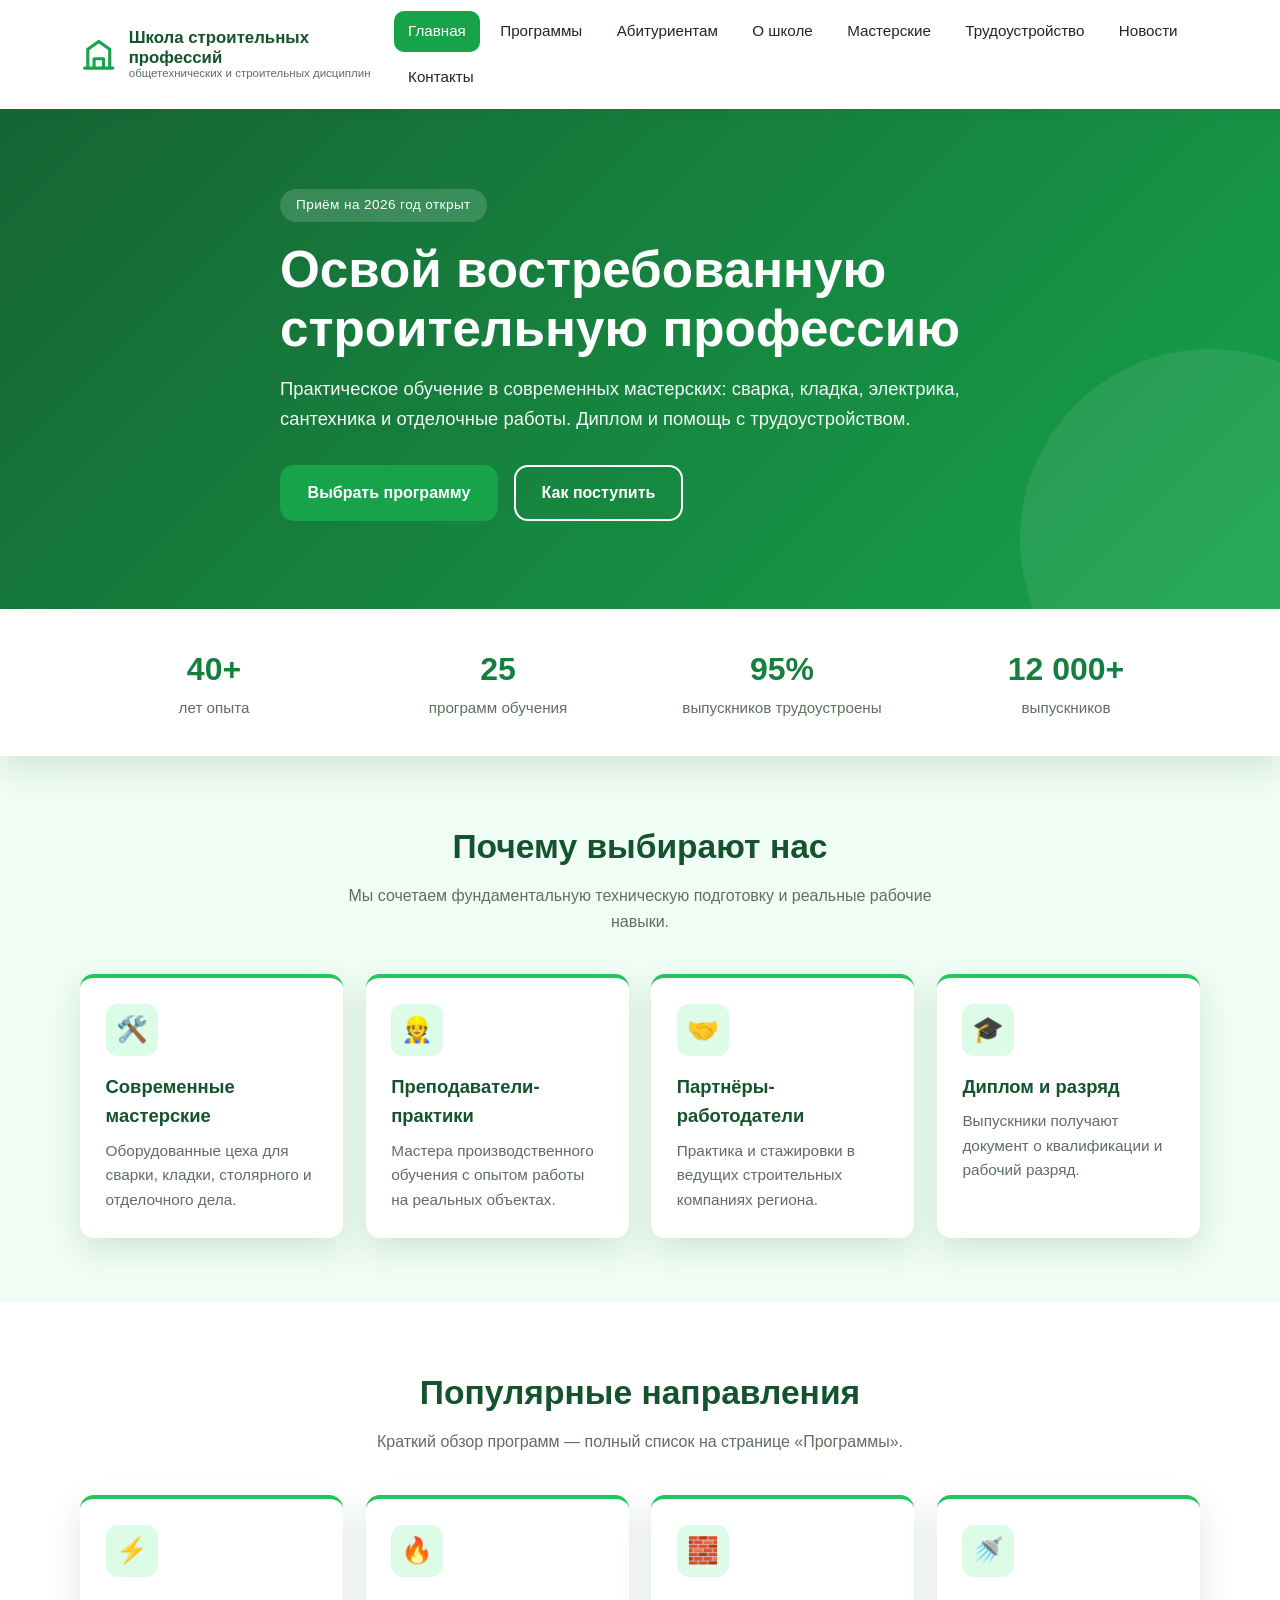
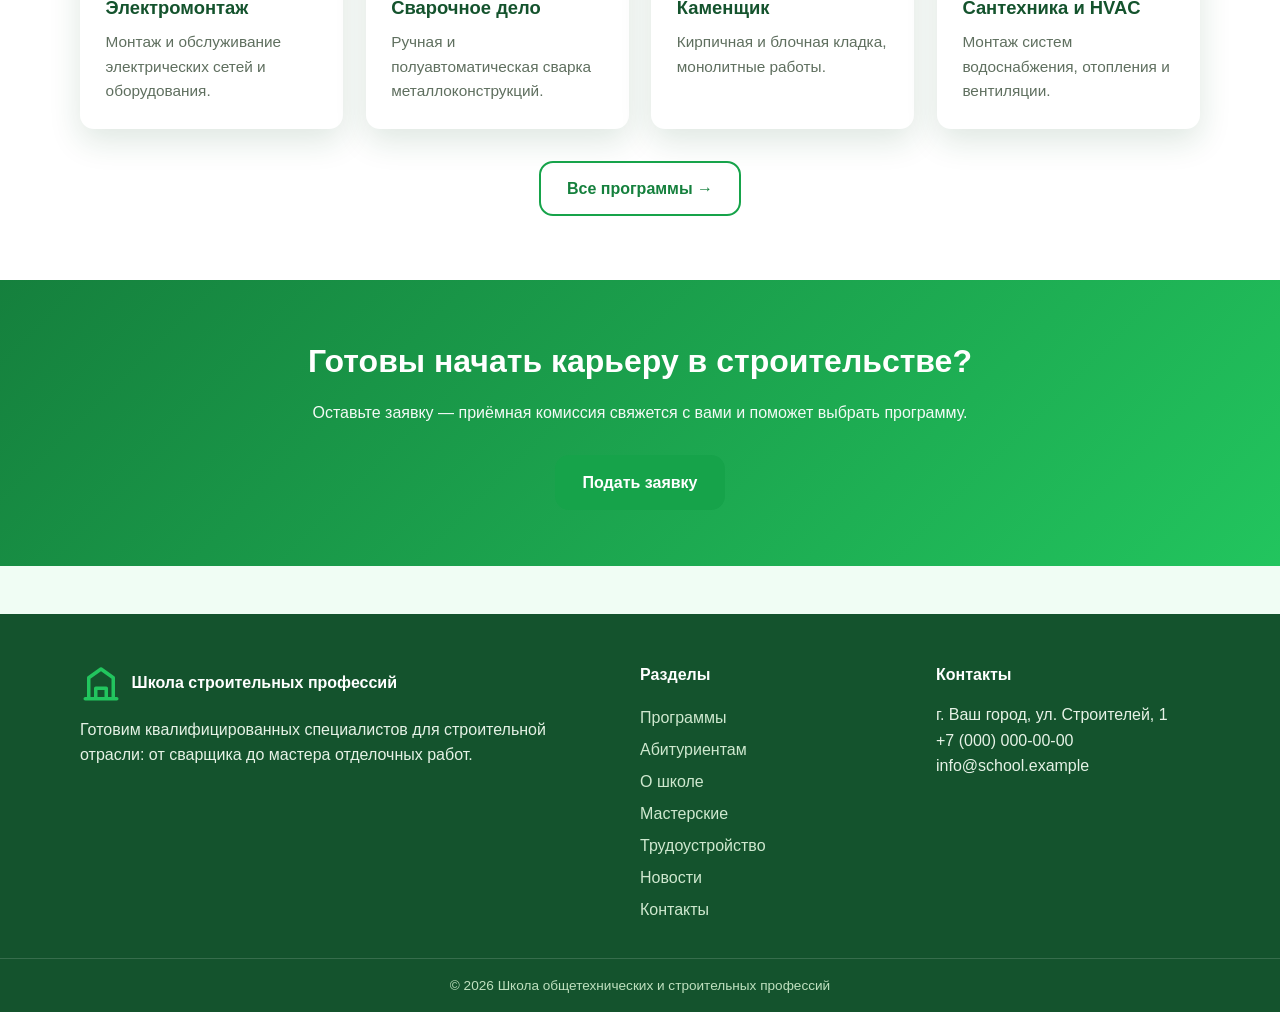
==== commit d96dfca2: "Fix stylesheet link in index.html" ====
--- a/index.html
+++ b/index.html
@@ -4,7 +4,7 @@
   <meta charset="UTF-8">
   <meta name="viewport" content="width=device-width, initial-scale=1.0">
   <title>Школа общетехнических и строительных профессий</title>
-  <link rel="stylesheet" href="css/styles.css">
+  <link rel="stylesheet" href="css/style.css">
 </head>
 <body>
 
--- a/css/style.css
+++ b/css/style.css
@@ -0,0 +1,136 @@
+:root{
+  --green-900:#14532d;
+  --green-800:#166534;
+  --green-700:#15803d;
+  --green-600:#16a34a;
+  --green-500:#22c55e;
+  --green-100:#dcfce7;
+  --green-50:#f0fdf4;
+  --ink:#1c2b1c;
+  --muted:#5f6f5f;
+  --white:#ffffff;
+  --radius:14px;
+  --shadow:0 12px 32px rgba(20,83,45,.14);
+}
+
+*{margin:0;padding:0;box-sizing:border-box}
+html{scroll-behavior:smooth}
+body{
+  font-family:"Segoe UI",Roboto,Arial,sans-serif;
+  color:var(--ink);
+  background:var(--green-50);
+  line-height:1.6;
+}
+.container{width:min(1120px,92%);margin:0 auto}
+img{max-width:100%;display:block}
+a{color:var(--green-700);text-decoration:none}
+
+.btn{
+  display:inline-block;padding:.8rem 1.6rem;border-radius:var(--radius);
+  font-weight:600;border:2px solid transparent;cursor:pointer;
+  transition:.2s;text-align:center;
+}
+.btn-primary{background:var(--green-600);color:#fff}
+.btn-primary:hover{background:var(--green-700);transform:translateY(-2px)}
+.btn-outline{border-color:var(--white);color:#fff}
+.btn-outline:hover{background:rgba(255,255,255,.15)}
+.btn-green-outline{border-color:var(--green-600);color:var(--green-700)}
+.btn-green-outline:hover{background:var(--green-100)}
+
+.site-header{
+  position:sticky;top:0;z-index:50;background:rgba(255,255,255,.96);
+  backdrop-filter:blur(8px);box-shadow:0 2px 12px rgba(20,83,45,.08);
+}
+.header-inner{display:flex;align-items:center;justify-content:space-between;
+  gap:1rem;padding:.7rem 0;position:relative}
+.logo{display:flex;align-items:center;gap:.7rem;color:var(--green-800)}
+.logo svg{color:var(--green-600)}
+.logo-text{display:flex;flex-direction:column;line-height:1.15}
+.logo-text strong{font-size:1.05rem;color:var(--green-900)}
+.logo-text small{font-size:.72rem;color:var(--muted)}
+
+.main-nav{display:flex;gap:.35rem;flex-wrap:wrap}
+.nav-link{
+  padding:.5rem .9rem;border-radius:10px;color:var(--ink);
+  font-weight:500;font-size:.95rem;transition:.2s;
+}
+.nav-link:hover{background:var(--green-100);color:var(--green-800)}
+.nav-link.active{background:var(--green-600);color:#fff}
+
+.burger{display:none;flex-direction:column;gap:5px;background:none;border:none;cursor:pointer;padding:.4rem}
+.burger span{width:26px;height:3px;background:var(--green-800);border-radius:2px}
+
+.hero{
+  background:linear-gradient(135deg,var(--green-800) 0%,var(--green-600) 100%);
+  color:#fff;padding:5rem 0 5.5rem;position:relative;overflow:hidden;
+}
+.hero::after{
+  content:"";position:absolute;right:-120px;bottom:-120px;width:380px;height:380px;
+  background:rgba(255,255,255,.08);border-radius:50%;
+}
+.hero-inner{position:relative;z-index:1;max-width:720px}
+.hero .eyebrow{
+  display:inline-block;background:rgba(255,255,255,.16);padding:.35rem 1rem;
+  border-radius:999px;font-size:.85rem;margin-bottom:1.2rem;letter-spacing:.4px;
+}
+.hero h1{font-size:clamp(1.9rem,4.5vw,3.2rem);line-height:1.15;margin-bottom:1rem}
+.hero p{font-size:1.15rem;opacity:.95;margin-bottom:2rem}
+.hero-actions{display:flex;gap:1rem;flex-wrap:wrap}
+
+.stats{background:#fff;padding:2.2rem 0;box-shadow:var(--shadow)}
+.stats-grid{display:grid;grid-template-columns:repeat(4,1fr);gap:1rem;text-align:center}
+.stat b{display:block;font-size:2rem;color:var(--green-700)}
+.stat span{color:var(--muted);font-size:.95rem}
+
+.section{padding:4rem 0}
+.section-title{font-size:clamp(1.5rem,3vw,2.1rem);color:var(--green-900);
+  margin-bottom:.6rem;text-align:center}
+.section-sub{color:var(--muted);text-align:center;max-width:640px;margin:0 auto 2.5rem}
+
+.cards{display:grid;grid-template-columns:repeat(auto-fit,minmax(250px,1fr));gap:1.4rem}
+.card{
+  background:#fff;border-radius:var(--radius);padding:1.6rem;box-shadow:var(--shadow);
+  border-top:4px solid var(--green-500);transition:.2s;
+}
+.card:hover{transform:translateY(-6px)}
+.card .icon{
+  width:52px;height:52px;border-radius:12px;background:var(--green-100);
+  display:flex;align-items:center;justify-content:center;font-size:1.6rem;margin-bottom:1rem;
+}
+.card h3{color:var(--green-900);margin-bottom:.5rem;font-size:1.15rem}
+.card p{color:var(--muted);font-size:.96rem}
+
+.cta{background:linear-gradient(135deg,var(--green-700),var(--green-500));
+  color:#fff;text-align:center;padding:3.5rem 0}
+.cta h2{font-size:clamp(1.4rem,3vw,2rem);margin-bottom:.8rem}
+.cta p{opacity:.95;margin-bottom:1.8rem}
+
+.site-footer{background:var(--green-900);color:#e6f2e6;padding:3rem 0 0;margin-top:3rem}
+.footer-grid{display:grid;grid-template-columns:2fr 1fr 1fr;gap:2rem;padding-bottom:2rem}
+.logo-footer{color:#fff;display:flex;align-items:center;gap:.6rem;font-weight:700;margin-bottom:.8rem}
+.logo-footer svg{color:var(--green-500)}
+.site-footer h4{color:#fff;margin-bottom:.9rem}
+.site-footer a{display:block;color:#cfe8cf;padding:.2rem 0}
+.site-footer a:hover{color:#fff}
+.footer-bottom{border-top:1px solid rgba(255,255,255,.15);padding:1rem 0;text-align:center;font-size:.85rem;color:#bfe0bf}
+
+.stub-page{padding:4.5rem 0;text-align:center}
+.stub-box{
+  background:#fff;border:2px dashed var(--green-500);border-radius:var(--radius);
+  padding:3.5rem 2rem;max-width:620px;margin:2rem auto;box-shadow:var(--shadow);
+}
+.stub-box .emoji{font-size:3rem;margin-bottom:1rem}
+.stub-box h1{color:var(--green-900);margin-bottom:.6rem}
+.stub-box p{color:var(--muted);margin-bottom:.4rem}
+
+@media(max-width:900px){
+  .burger{display:flex}
+  .main-nav{
+    display:none;position:absolute;top:100%;left:0;right:0;background:#fff;
+    flex-direction:column;padding:1rem;box-shadow:var(--shadow);
+  }
+  .main-nav.open{display:flex}
+  .nav-link{padding:.8rem 1rem}
+  .stats-grid{grid-template-columns:repeat(2,1fr)}
+  .footer-grid{grid-template-columns:1fr}
+}
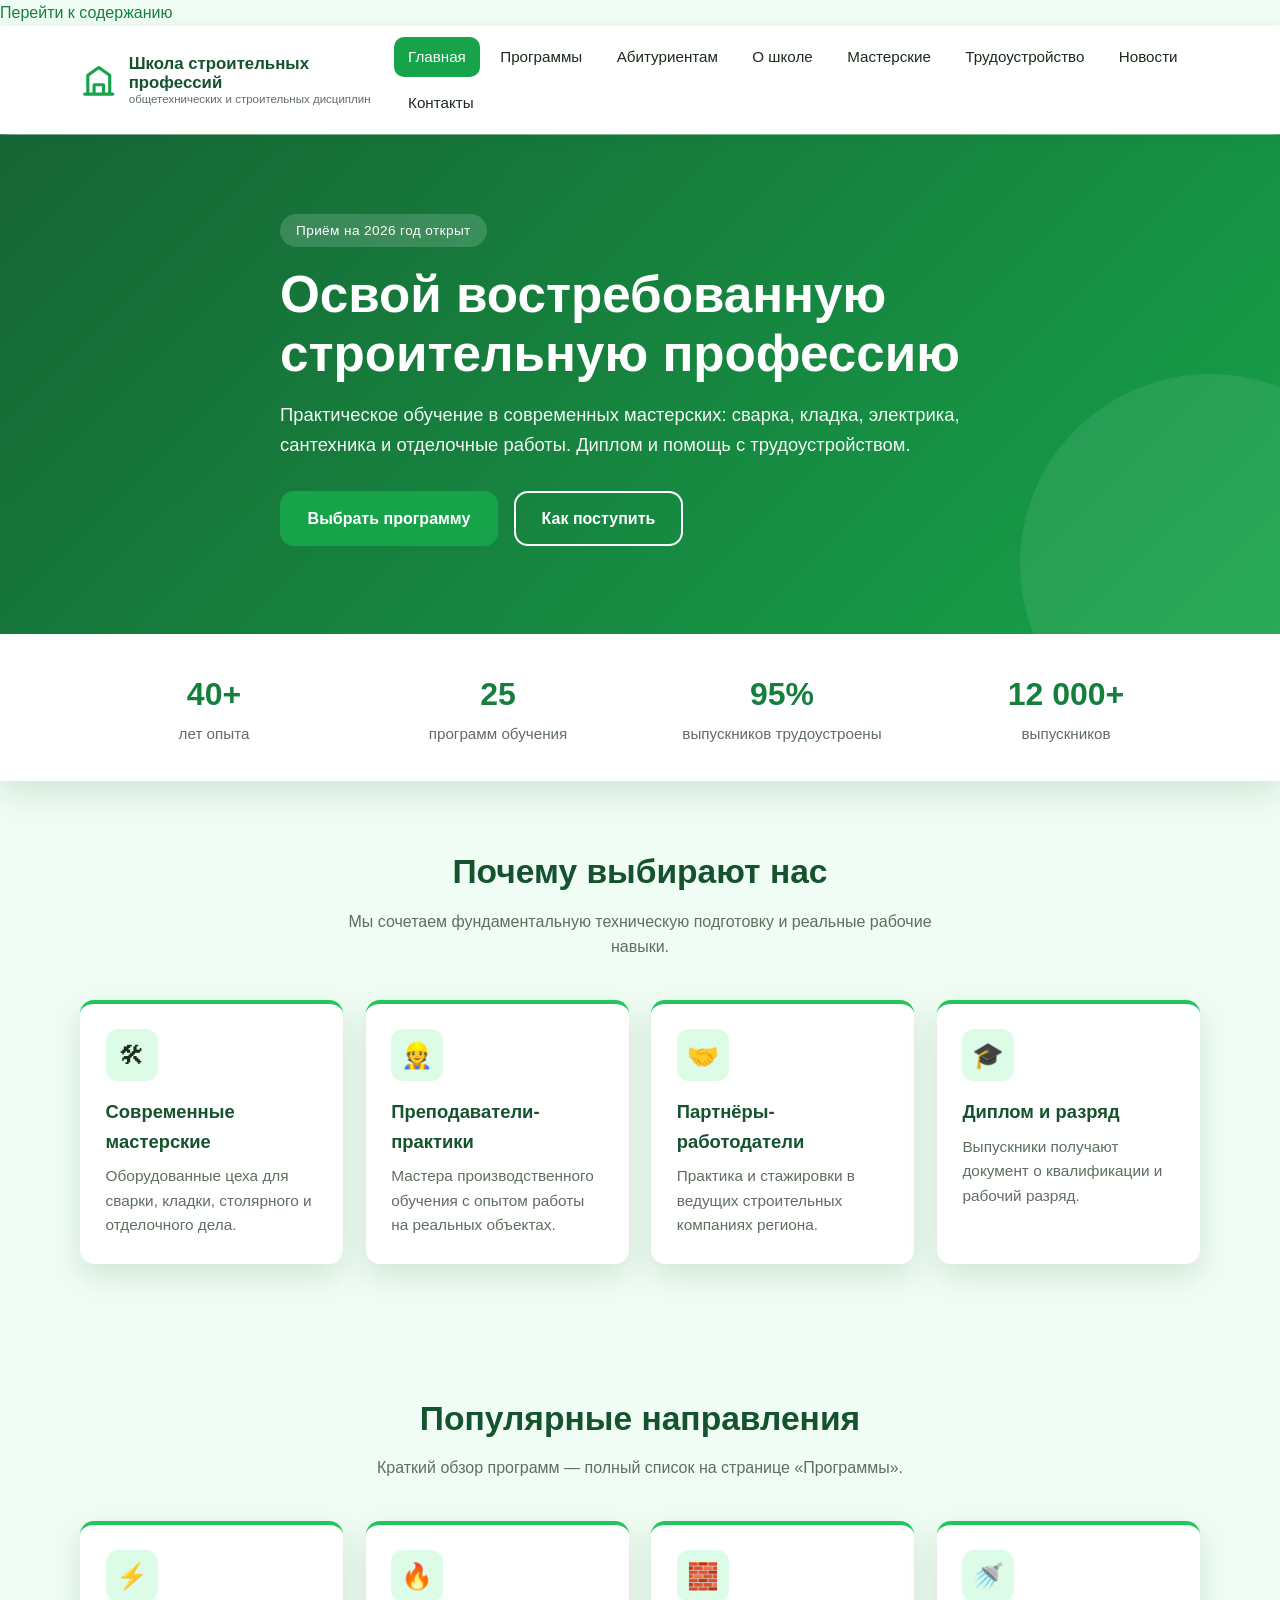
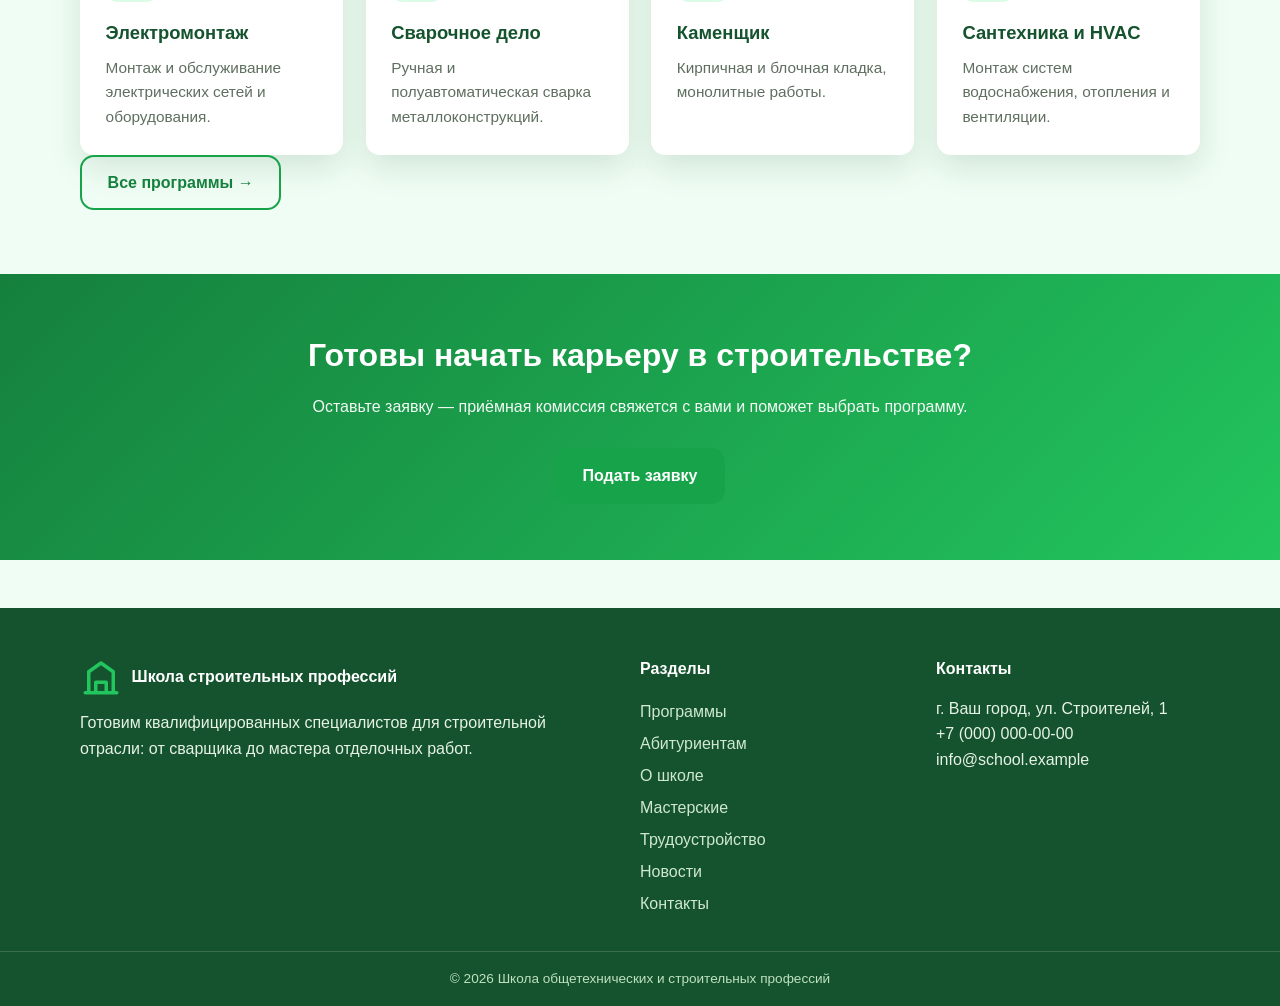
==== commit 813045e4: "Enhance index.html with SEO and structural updates Updated meta tags for SEO and accessibility, impr" ====
--- a/index.html
+++ b/index.html
@@ -3,79 +3,89 @@
 <head>
   <meta charset="UTF-8">
   <meta name="viewport" content="width=device-width, initial-scale=1.0">
-  <title>Школа общетехнических и строительных профессий</title>
+  <meta name="description" content="Школа общетехнических и строительных профессий — обучение сварке, кладке, электромонтажу, сантехнике и отделке. 25 программ, диплом и разряд, 95% трудоустройства. Приём 2026 открыт.">
+  <meta name="theme-color" content="#166534">
+  
+  <meta property="og:type" content="website">
+  <meta property="og:title" content="Школа строительных профессий — приём 2026">
+  <meta property="og:description" content="Практическое обучение в современных мастерских. Диплом, разряд и помощь с трудоустройством.">
+  <meta property="og:locale" content="ru_RU">
+
+  <title>Школа строительных профессий — приём на 2026 год</title>
+  <link rel="icon" href="data:image/svg+xml,<svg xmlns='http://www.w3.org/2000/svg' viewBox='0 0 24 24' fill='none' stroke='%2316a34a' stroke-width='2'><path d='M3 21h18M5 21V9l7-5 7 5v12M9 21v-6h6v6'/></svg>">
   <link rel="stylesheet" href="css/style.css">
 </head>
 <body>
-
+  <a href="#main-content" class="skip-link">Перейти к содержанию</a>
   <div id="header-placeholder"></div>
 
-  <!-- Hero -->
-  <section class="hero">
-    <div class="container hero-inner">
-      <span class="eyebrow">Приём на 2026 год открыт</span>
-      <h1>Освой востребованную строительную профессию</h1>
-      <p>Практическое обучение в современных мастерских: сварка, кладка, электрика,
-         сантехника и отделочные работы. Диплом и помощь с трудоустройством.</p>
-      <div class="hero-actions">
-        <a href="pages/programs.html" class="btn btn-primary">Выбрать программу</a>
-        <a href="pages/admissions.html" class="btn btn-outline">Как поступить</a>
+  <main id="main-content">
+    <!-- Hero -->
+    <section class="hero" aria-labelledby="hero-title">
+      <div class="container hero-inner">
+        <span class="eyebrow">Приём на 2026 год открыт</span>
+        <h1 id="hero-title">Освой востребованную строительную профессию</h1>
+        <p>Практическое обучение в современных мастерских: сварка, кладка, электрика, сантехника и отделочные работы. Диплом и помощь с трудоустройством.</p>
+        <div class="hero-actions">
+          <a href="pages/programs.html" class="btn btn-primary">Выбрать программу</a>
+          <a href="pages/admissions.html" class="btn btn-outline">Как поступить</a>
+        </div>
       </div>
-    </div>
-  </section>
+    </section>
 
-  <!-- Цифры -->
-  <section class="stats">
-    <div class="container stats-grid">
-      <div class="stat"><b>40+</b><span>лет опыта</span></div>
-      <div class="stat"><b>25</b><span>программ обучения</span></div>
-      <div class="stat"><b>95%</b><span>выпускников трудоустроены</span></div>
-      <div class="stat"><b>12 000+</b><span>выпускников</span></div>
-    </div>
-  </section>
+    <!-- Цифры -->
+    <section class="stats" aria-label="Наши достижения">
+      <div class="container stats-grid">
+        <div class="stat"><b>40+</b><span>лет опыта</span></div>
+        <div class="stat"><b>25</b><span>программ обучения</span></div>
+        <div class="stat"><b>95%</b><span>выпускников трудоустроены</span></div>
+        <div class="stat"><b>12 000+</b><span>выпускников</span></div>
+      </div>
+    </section>
 
-  <!-- Преимущества -->
-  <section class="section">
-    <div class="container">
-      <h2 class="section-title">Почему выбирают нас</h2>
-      <p class="section-sub">Мы сочетаем фундаментальную техническую подготовку и реальные рабочие навыки.</p>
-      <div class="cards">
-        <div class="card"><div class="icon">🛠️</div><h3>Современные мастерские</h3><p>Оборудованные цеха для сварки, кладки, столярного и отделочного дела.</p></div>
-        <div class="card"><div class="icon">👷</div><h3>Преподаватели-практики</h3><p>Мастера производственного обучения с опытом работы на реальных объектах.</p></div>
-        <div class="card"><div class="icon">🤝</div><h3>Партнёры-работодатели</h3><p>Практика и стажировки в ведущих строительных компаниях региона.</p></div>
-        <div class="card"><div class="icon">🎓</div><h3>Диплом и разряд</h3><p>Выпускники получают документ о квалификации и рабочий разряд.</p></div>
+    <!-- Преимущества -->
+    <section class="section">
+      <div class="container">
+        <h2 class="section-title">Почему выбирают нас</h2>
+        <p class="section-sub">Мы сочетаем фундаментальную техническую подготовку и реальные рабочие навыки.</p>
+        <div class="cards">
+          <article class="card"><div class="icon" aria-hidden="true">🛠</div><h3>Современные мастерские</h3><p>Оборудованные цеха для сварки, кладки, столярного и отделочного дела.</p></article>
+          <article class="card"><div class="icon" aria-hidden="true">👷</div><h3>Преподаватели-практики</h3><p>Мастера производственного обучения с опытом работы на реальных объектах.</p></article>
+          <article class="card"><div class="icon" aria-hidden="true">🤝</div><h3>Партнёры-работодатели</h3><p>Практика и стажировки в ведущих строительных компаниях региона.</p></article>
+          <article class="card"><div class="icon" aria-hidden="true">🎓</div><h3>Диплом и разряд</h3><p>Выпускники получают документ о квалификации и рабочий разряд.</p></article>
+        </div>
       </div>
-    </div>
-  </section>
+    </section>
 
-  <!-- Программы превью -->
-  <section class="section" style="background:#fff">
-    <div class="container">
-      <h2 class="section-title">Популярные направления</h2>
-      <p class="section-sub">Краткий обзор программ — полный список на странице «Программы».</p>
-      <div class="cards">
-        <div class="card"><div class="icon">⚡</div><h3>Электромонтаж</h3><p>Монтаж и обслуживание электрических сетей и оборудования.</p></div>
-        <div class="card"><div class="icon">🔥</div><h3>Сварочное дело</h3><p>Ручная и полуавтоматическая сварка металлоконструкций.</p></div>
-        <div class="card"><div class="icon">🧱</div><h3>Каменщик</h3><p>Кирпичная и блочная кладка, монолитные работы.</p></div>
-        <div class="card"><div class="icon">🚿</div><h3>Сантехника и HVAC</h3><p>Монтаж систем водоснабжения, отопления и вентиляции.</p></div>
+    <!-- Программы превью -->
+    <section class="section section-white">
+      <div class="container">
+        <h2 class="section-title">Популярные направления</h2>
+        <p class="section-sub">Краткий обзор программ — полный список на странице «Программы».</p>
+        <div class="cards">
+          <article class="card"><div class="icon" aria-hidden="true">⚡</div><h3>Электромонтаж</h3><p>Монтаж и обслуживание электрических сетей и оборудования.</p></article>
+          <article class="card"><div class="icon" aria-hidden="true">🔥</div><h3>Сварочное дело</h3><p>Ручная и полуавтоматическая сварка металлоконструкций.</p></article>
+          <article class="card"><div class="icon" aria-hidden="true">🧱</div><h3>Каменщик</h3><p>Кирпичная и блочная кладка, монолитные работы.</p></article>
+          <article class="card"><div class="icon" aria-hidden="true">🚿</div><h3>Сантехника и HVAC</h3><p>Монтаж систем водоснабжения, отопления и вентиляции.</p></article>
+        </div>
+        <div class="text-center mt-2">
+          <a href="pages/programs.html" class="btn btn-green-outline">Все программы →</a>
+        </div>
       </div>
-      <div style="text-align:center;margin-top:2rem">
-        <a href="pages/programs.html" class="btn btn-green-outline">Все программы →</a>
+    </section>
+
+    <!-- CTA -->
+    <section class="cta" aria-labelledby="cta-title">
+      <div class="container">
+        <h2 id="cta-title">Готовы начать карьеру в строительстве?</h2>
+        <p>Оставьте заявку — приёмная комиссия свяжется с вами и поможет выбрать программу.</p>
+        <a href="pages/admissions.html" class="btn btn-primary">Подать заявку</a>
       </div>
-    </div>
-  </section>
-
-  <!-- CTA -->
-  <section class="cta">
-    <div class="container">
-      <h2>Готовы начать карьеру в строительстве?</h2>
-      <p>Оставьте заявку — приёмная комиссия свяжется с вами и поможет выбрать программу.</p>
-      <a href="pages/admissions.html" class="btn btn-primary">Подать заявку</a>
-    </div>
-  </section>
+    </section>
+  </main>
 
   <div id="footer-placeholder"></div>
 
-  <script src="js/script.js"></script>
+  <script src="js/script.js" defer></script>
 </body>
 </html>
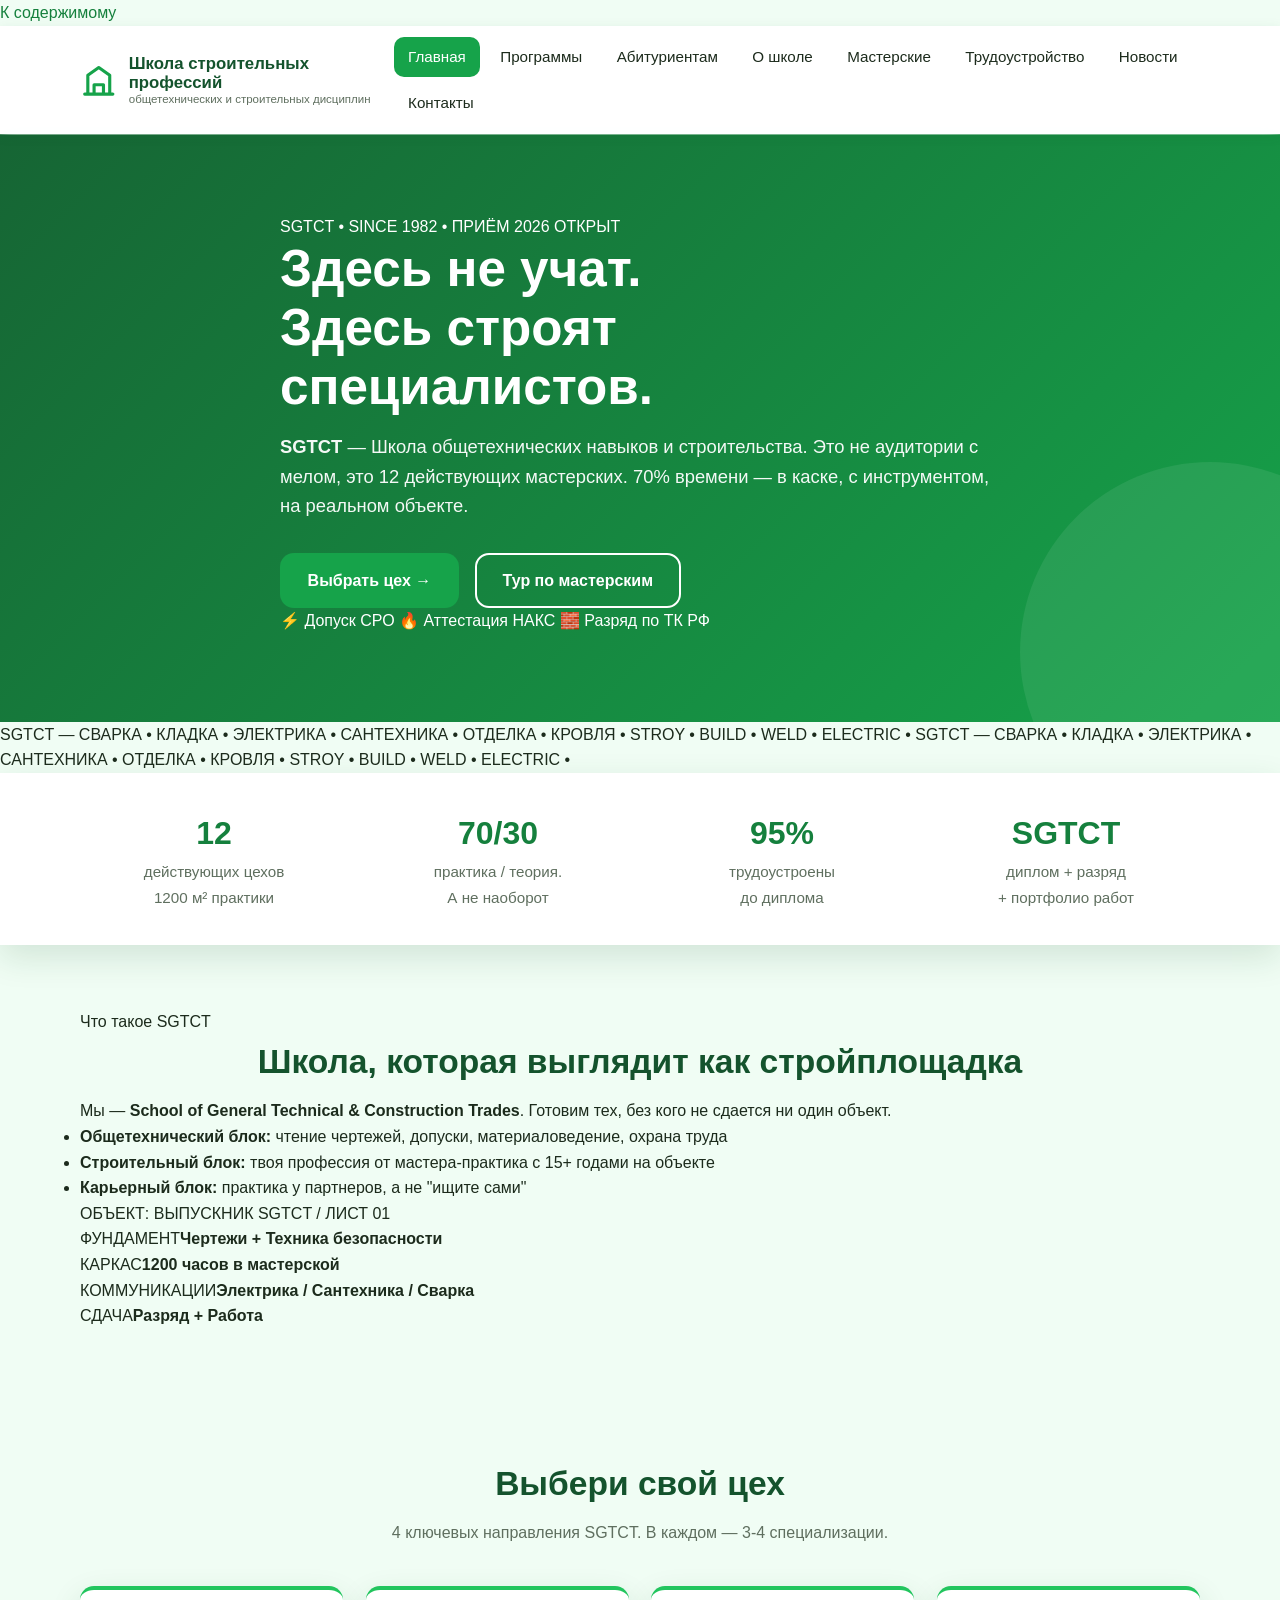
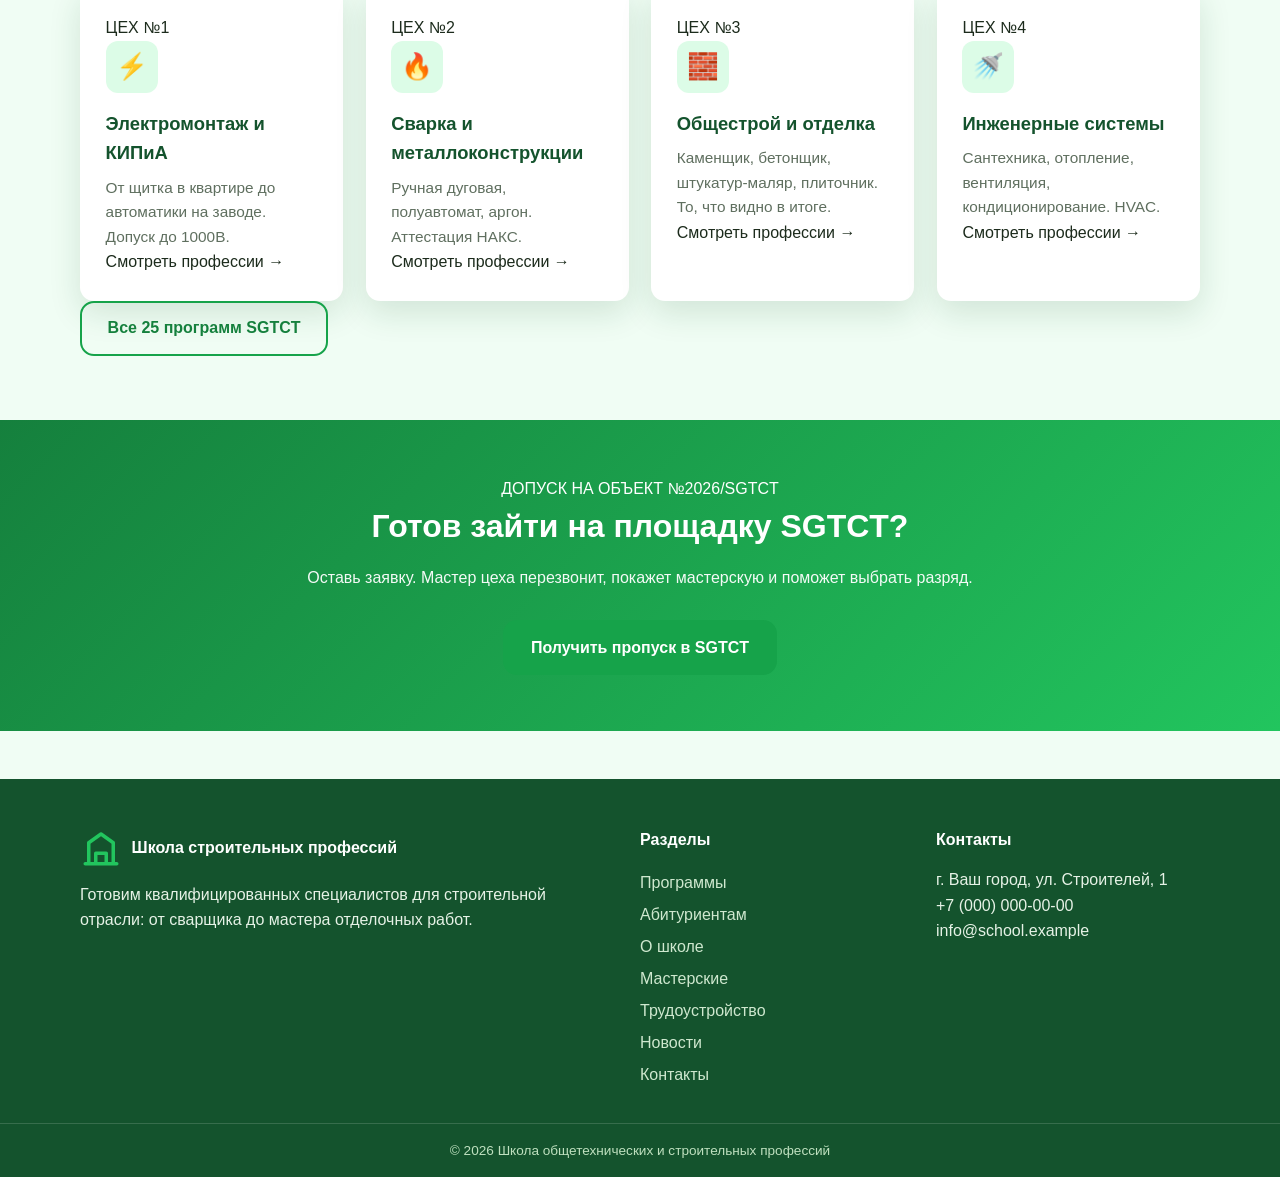
==== commit 68674a9d: "Update index.html" ====
--- a/index.html
+++ b/index.html
@@ -3,89 +3,135 @@
 <head>
   <meta charset="UTF-8">
   <meta name="viewport" content="width=device-width, initial-scale=1.0">
-  <meta name="description" content="Школа общетехнических и строительных профессий — обучение сварке, кладке, электромонтажу, сантехнике и отделке. 25 программ, диплом и разряд, 95% трудоустройства. Приём 2026 открыт.">
-  <meta name="theme-color" content="#166534">
-  
+  <meta name="description" content="SGTCT — Школа общетехнических навыков и строительства. 25 рабочих профессий: сварщик, каменщик, электрик, сантехник. Практика 70% времени в цехах. Диплом, разряд, трудоустройство. Приём 2026.">
+  <meta name="theme-color" content="#14532d">
   <meta property="og:type" content="website">
-  <meta property="og:title" content="Школа строительных профессий — приём 2026">
-  <meta property="og:description" content="Практическое обучение в современных мастерских. Диплом, разряд и помощь с трудоустройством.">
-  <meta property="og:locale" content="ru_RU">
+  <meta property="og:title" content="SGTCT — Школа общетехнических навыков и строительства">
+  <meta property="og:description" content="Не лекции, а стройплощадка. 70% практики, мастера-наставники, трудоустройство.">
 
-  <title>Школа строительных профессий — приём на 2026 год</title>
-  <link rel="icon" href="data:image/svg+xml,<svg xmlns='http://www.w3.org/2000/svg' viewBox='0 0 24 24' fill='none' stroke='%2316a34a' stroke-width='2'><path d='M3 21h18M5 21V9l7-5 7 5v12M9 21v-6h6v6'/></svg>">
+  <title>SGTCT — Школа общетехнических навыков и строительства | Приём 2026</title>
+  <link rel="icon" href="data:image/svg+xml,<svg xmlns='http://www.w3.org/2000/svg' viewBox='0 0 24 24' fill='none' stroke='%2316a34a' stroke-width='2.5'><path d='M3 21h18M5 21V9l7-5 7 5v12M9 21v-6h6v6'/></svg>">
   <link rel="stylesheet" href="css/style.css">
 </head>
 <body>
-  <a href="#main-content" class="skip-link">Перейти к содержанию</a>
+  <a href="#main-content" class="skip-link">К содержимому</a>
   <div id="header-placeholder"></div>
 
   <main id="main-content">
-    <!-- Hero -->
-    <section class="hero" aria-labelledby="hero-title">
+    <!-- HERO как на стройплощадке -->
+    <section class="hero hero-construction" aria-labelledby="hero-title">
       <div class="container hero-inner">
-        <span class="eyebrow">Приём на 2026 год открыт</span>
-        <h1 id="hero-title">Освой востребованную строительную профессию</h1>
-        <p>Практическое обучение в современных мастерских: сварка, кладка, электрика, сантехника и отделочные работы. Диплом и помощь с трудоустройством.</p>
+        <div class="hero-badge">
+          <span class="dot"></span> SGTCT • SINCE 1982 • ПРИЁМ 2026 ОТКРЫТ
+        </div>
+        <h1 id="hero-title">Здесь не учат.<br>Здесь <span class="accent">строят</span> специалистов.</h1>
+        <p><strong>SGTCT</strong> — Школа общетехнических навыков и строительства. Это не аудитории с мелом, это 12 действующих мастерских. 70% времени — в каске, с инструментом, на реальном объекте.</p>
         <div class="hero-actions">
-          <a href="pages/programs.html" class="btn btn-primary">Выбрать программу</a>
-          <a href="pages/admissions.html" class="btn btn-outline">Как поступить</a>
+          <a href="pages/programs.html" class="btn btn-primary">Выбрать цех →</a>
+          <a href="pages/workshops.html" class="btn btn-outline">Тур по мастерским</a>
+        </div>
+        <div class="hero-trust">
+          <span>⚡ Допуск СРО</span>
+          <span>🔥 Аттестация НАКС</span>
+          <span>🧱 Разряд по ТК РФ</span>
         </div>
       </div>
     </section>
 
-    <!-- Цифры -->
-    <section class="stats" aria-label="Наши достижения">
+    <!-- Бегущая строка как на заборе стройки -->
+    <div class="ticker" aria-hidden="true">
+      <div class="ticker-track">
+        <span>SGTCT — СВАРКА • КЛАДКА • ЭЛЕКТРИКА • САНТЕХНИКА • ОТДЕЛКА • КРОВЛЯ • STROY • BUILD • WELD • ELECTRIC •</span>
+        <span>SGTCT — СВАРКА • КЛАДКА • ЭЛЕКТРИКА • САНТЕХНИКА • ОТДЕЛКА • КРОВЛЯ • STROY • BUILD • WELD • ELECTRIC •</span>
+      </div>
+    </div>
+
+    <!-- Цифры как смета -->
+    <section class="stats stats-blueprint">
       <div class="container stats-grid">
-        <div class="stat"><b>40+</b><span>лет опыта</span></div>
-        <div class="stat"><b>25</b><span>программ обучения</span></div>
-        <div class="stat"><b>95%</b><span>выпускников трудоустроены</span></div>
-        <div class="stat"><b>12 000+</b><span>выпускников</span></div>
+        <div class="stat"><b>12</b><span>действующих цехов<br>1200 м² практики</span></div>
+        <div class="stat"><b>70/30</b><span>практика / теория.<br>А не наоборот</span></div>
+        <div class="stat"><b>95%</b><span>трудоустроены<br>до диплома</span></div>
+        <div class="stat"><b>SGTCT</b><span>диплом + разряд<br>+ портфолио работ</span></div>
       </div>
     </section>
 
-    <!-- Преимущества -->
+    <!-- Что такое SGTCT -->
     <section class="section">
       <div class="container">
-        <h2 class="section-title">Почему выбирают нас</h2>
-        <p class="section-sub">Мы сочетаем фундаментальную техническую подготовку и реальные рабочие навыки.</p>
-        <div class="cards">
-          <article class="card"><div class="icon" aria-hidden="true">🛠</div><h3>Современные мастерские</h3><p>Оборудованные цеха для сварки, кладки, столярного и отделочного дела.</p></article>
-          <article class="card"><div class="icon" aria-hidden="true">👷</div><h3>Преподаватели-практики</h3><p>Мастера производственного обучения с опытом работы на реальных объектах.</p></article>
-          <article class="card"><div class="icon" aria-hidden="true">🤝</div><h3>Партнёры-работодатели</h3><p>Практика и стажировки в ведущих строительных компаниях региона.</p></article>
-          <article class="card"><div class="icon" aria-hidden="true">🎓</div><h3>Диплом и разряд</h3><p>Выпускники получают документ о квалификации и рабочий разряд.</p></article>
+        <div class="split">
+          <div>
+            <span class="eyebrow-dark">Что такое SGTCT</span>
+            <h2 class="section-title left">Школа, которая выглядит как стройплощадка</h2>
+            <p class="lead">Мы — <strong>School of General Technical & Construction Trades</strong>. Готовим тех, без кого не сдается ни один объект.</p>
+            <ul class="check-list">
+              <li><b>Общетехнический блок:</b> чтение чертежей, допуски, материаловедение, охрана труда</li>
+              <li><b>Строительный блок:</b> твоя профессия от мастера-практика с 15+ годами на объекте</li>
+              <li><b>Карьерный блок:</b> практика у партнеров, а не "ищите сами"</li>
+            </ul>
+          </div>
+          <div class="blueprint-card">
+            <div class="blueprint-header">ОБЪЕКТ: ВЫПУСКНИК SGTCT / ЛИСТ 01</div>
+            <div class="blueprint-body">
+              <div><span>ФУНДАМЕНТ</span><b>Чертежи + Техника безопасности</b></div>
+              <div><span>КАРКАС</span><b>1200 часов в мастерской</b></div>
+              <div><span>КОММУНИКАЦИИ</span><b>Электрика / Сантехника / Сварка</b></div>
+              <div><span>СДАЧА</span><b>Разряд + Работа</b></div>
+            </div>
+          </div>
         </div>
       </div>
     </section>
 
-    <!-- Программы превью -->
+    <!-- Программы как цеха -->
     <section class="section section-white">
       <div class="container">
-        <h2 class="section-title">Популярные направления</h2>
-        <p class="section-sub">Краткий обзор программ — полный список на странице «Программы».</p>
-        <div class="cards">
-          <article class="card"><div class="icon" aria-hidden="true">⚡</div><h3>Электромонтаж</h3><p>Монтаж и обслуживание электрических сетей и оборудования.</p></article>
-          <article class="card"><div class="icon" aria-hidden="true">🔥</div><h3>Сварочное дело</h3><p>Ручная и полуавтоматическая сварка металлоконструкций.</p></article>
-          <article class="card"><div class="icon" aria-hidden="true">🧱</div><h3>Каменщик</h3><p>Кирпичная и блочная кладка, монолитные работы.</p></article>
-          <article class="card"><div class="icon" aria-hidden="true">🚿</div><h3>Сантехника и HVAC</h3><p>Монтаж систем водоснабжения, отопления и вентиляции.</p></article>
+        <h2 class="section-title">Выбери свой цех</h2>
+        <p class="section-sub">4 ключевых направления SGTCT. В каждом — 3-4 специализации.</p>
+        <div class="cards cards-construction">
+          <article class="card card-site">
+            <div class="card-top"><span class="tag">ЦЕХ №1</span><span class="icon">⚡</span></div>
+            <h3>Электромонтаж и КИПиА</h3>
+            <p>От щитка в квартире до автоматики на заводе. Допуск до 1000В.</p>
+            <span class="card-link">Смотреть профессии →</span>
+          </article>
+          <article class="card card-site">
+            <div class="card-top"><span class="tag">ЦЕХ №2</span><span class="icon">🔥</span></div>
+            <h3>Сварка и металлоконструкции</h3>
+            <p>Ручная дуговая, полуавтомат, аргон. Аттестация НАКС.</p>
+            <span class="card-link">Смотреть профессии →</span>
+          </article>
+          <article class="card card-site">
+            <div class="card-top"><span class="tag">ЦЕХ №3</span><span class="icon">🧱</span></div>
+            <h3>Общестрой и отделка</h3>
+            <p>Каменщик, бетонщик, штукатур-маляр, плиточник. То, что видно в итоге.</p>
+            <span class="card-link">Смотреть профессии →</span>
+          </article>
+          <article class="card card-site">
+            <div class="card-top"><span class="tag">ЦЕХ №4</span><span class="icon">🚿</span></div>
+            <h3>Инженерные системы</h3>
+            <p>Сантехника, отопление, вентиляция, кондиционирование. HVAC.</p>
+            <span class="card-link">Смотреть профессии →</span>
+          </article>
         </div>
         <div class="text-center mt-2">
-          <a href="pages/programs.html" class="btn btn-green-outline">Все программы →</a>
+          <a href="pages/programs.html" class="btn btn-green-outline">Все 25 программ SGTCT</a>
         </div>
       </div>
     </section>
 
-    <!-- CTA -->
-    <section class="cta" aria-labelledby="cta-title">
+    <!-- CTA как допуск на объект -->
+    <section class="cta cta-construction">
       <div class="container">
-        <h2 id="cta-title">Готовы начать карьеру в строительстве?</h2>
-        <p>Оставьте заявку — приёмная комиссия свяжется с вами и поможет выбрать программу.</p>
-        <a href="pages/admissions.html" class="btn btn-primary">Подать заявку</a>
+        <div class="cta-permit">ДОПУСК НА ОБЪЕКТ №2026/SGTCT</div>
+        <h2 id="cta-title">Готов зайти на площадку SGTCT?</h2>
+        <p>Оставь заявку. Мастер цеха перезвонит, покажет мастерскую и поможет выбрать разряд.</p>
+        <a href="pages/admissions.html" class="btn btn-primary btn-large">Получить пропуск в SGTCT</a>
       </div>
     </section>
   </main>
 
   <div id="footer-placeholder"></div>
-
   <script src="js/script.js" defer></script>
 </body>
 </html>
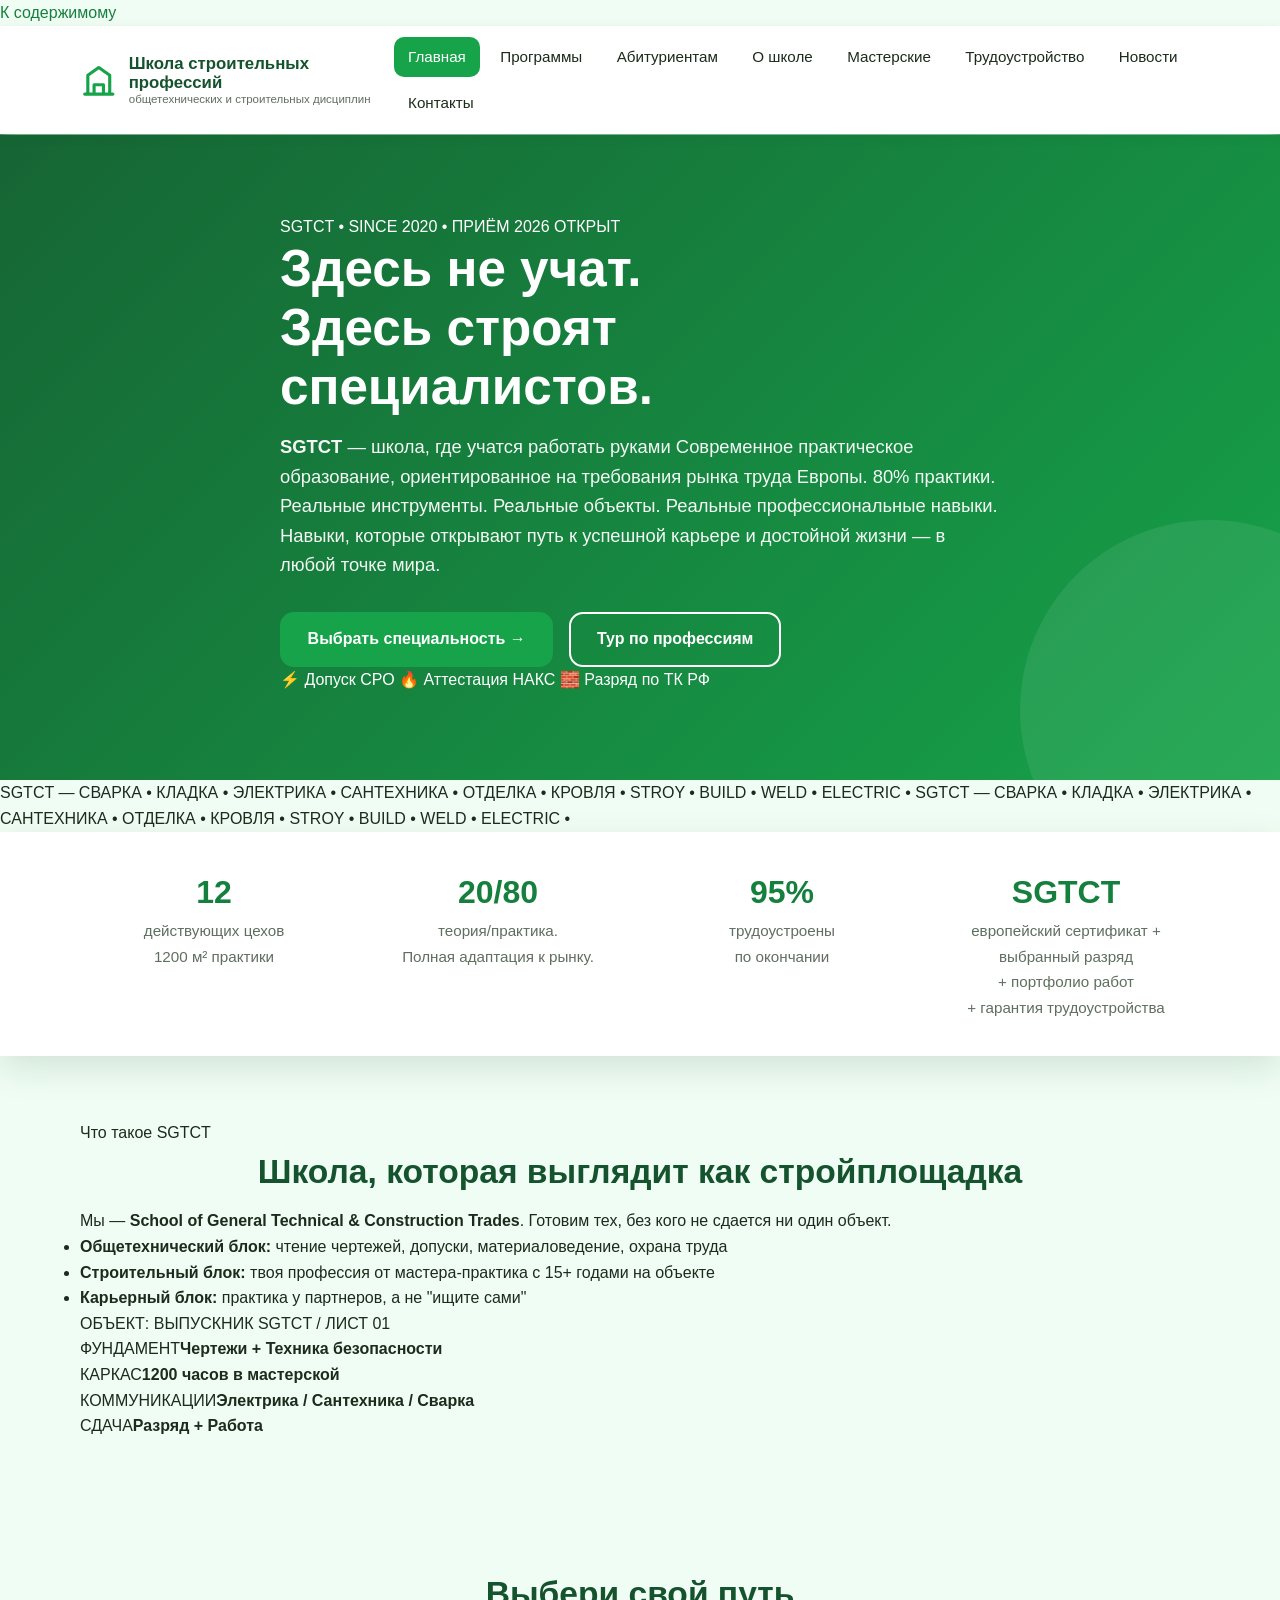
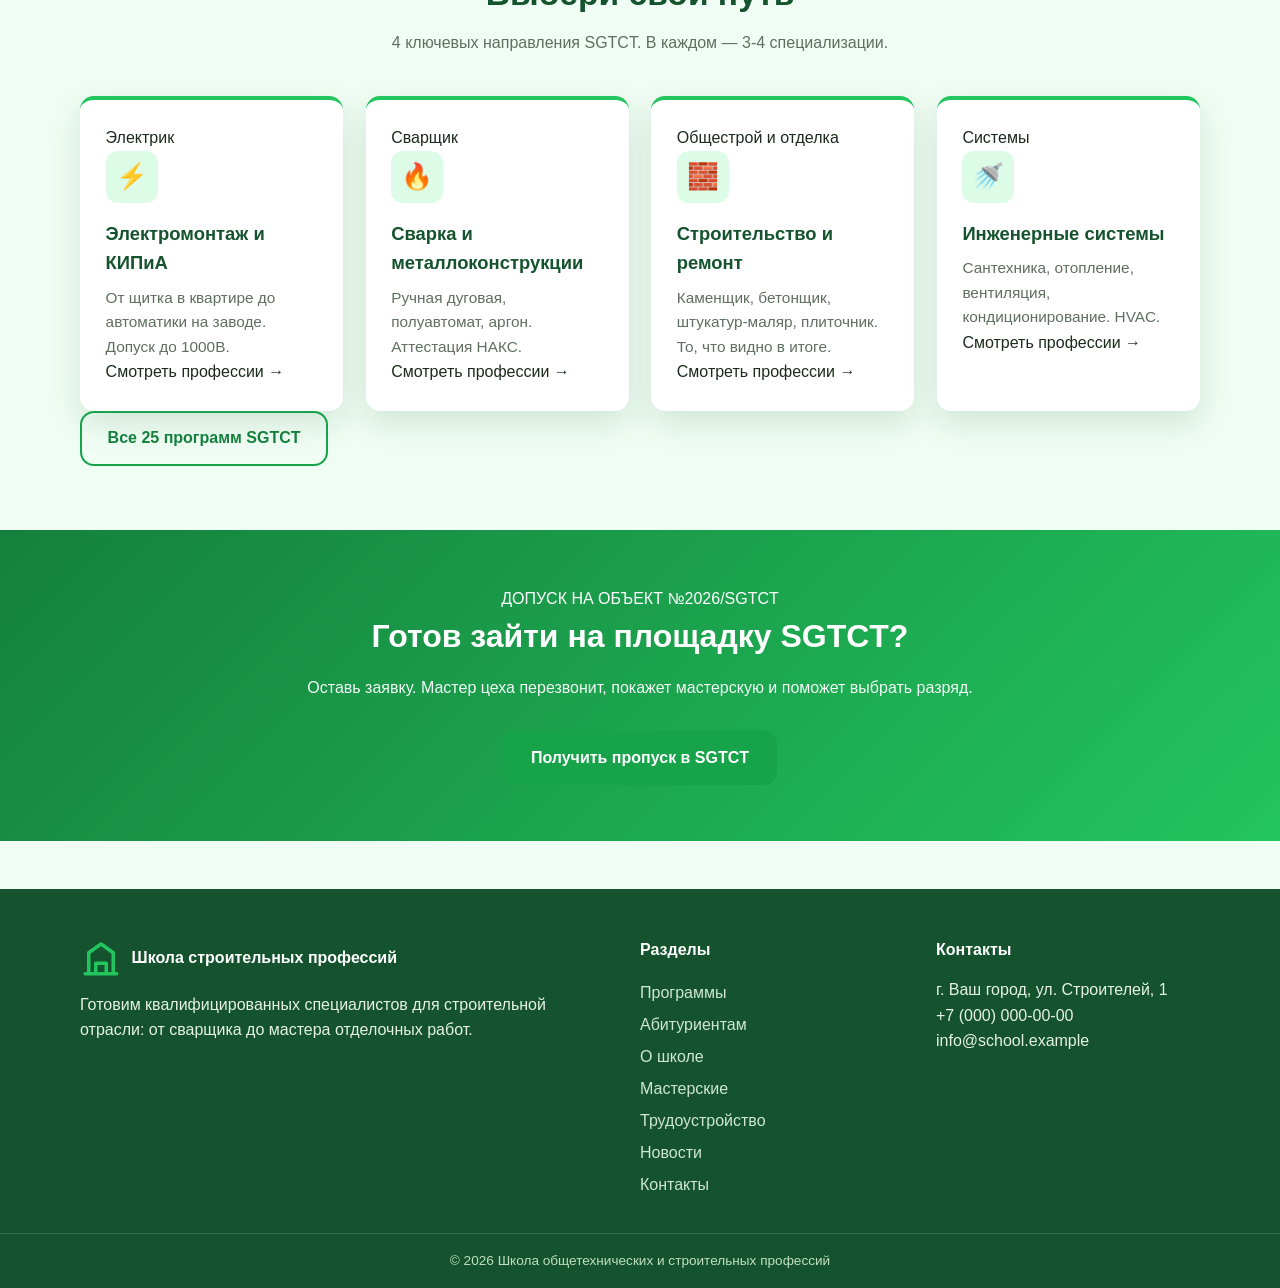
==== commit 7176c975: "Update index.html" ====
--- a/index.html
+++ b/index.html
@@ -22,13 +22,19 @@
     <section class="hero hero-construction" aria-labelledby="hero-title">
       <div class="container hero-inner">
         <div class="hero-badge">
-          <span class="dot"></span> SGTCT • SINCE 1982 • ПРИЁМ 2026 ОТКРЫТ
+          <span class="dot"></span> SGTCT • SINCE 2020 • ПРИЁМ 2026 ОТКРЫТ
         </div>
         <h1 id="hero-title">Здесь не учат.<br>Здесь <span class="accent">строят</span> специалистов.</h1>
-        <p><strong>SGTCT</strong> — Школа общетехнических навыков и строительства. Это не аудитории с мелом, это 12 действующих мастерских. 70% времени — в каске, с инструментом, на реальном объекте.</p>
+        <p><strong>SGTCT</strong> — школа, где учатся работать руками
+
+Современное практическое образование, ориентированное на требования рынка труда Европы.
+
+80% практики. Реальные инструменты. Реальные объекты. Реальные профессиональные навыки.
+
+Навыки, которые открывают путь к успешной карьере и достойной жизни — в любой точке мира.</p>
         <div class="hero-actions">
-          <a href="pages/programs.html" class="btn btn-primary">Выбрать цех →</a>
-          <a href="pages/workshops.html" class="btn btn-outline">Тур по мастерским</a>
+          <a href="pages/programs.html" class="btn btn-primary">Выбрать специальность →</a>
+          <a href="pages/workshops.html" class="btn btn-outline">Тур по профессиям</a>
         </div>
         <div class="hero-trust">
           <span>⚡ Допуск СРО</span>
@@ -50,9 +56,9 @@
     <section class="stats stats-blueprint">
       <div class="container stats-grid">
         <div class="stat"><b>12</b><span>действующих цехов<br>1200 м² практики</span></div>
-        <div class="stat"><b>70/30</b><span>практика / теория.<br>А не наоборот</span></div>
-        <div class="stat"><b>95%</b><span>трудоустроены<br>до диплома</span></div>
-        <div class="stat"><b>SGTCT</b><span>диплом + разряд<br>+ портфолио работ</span></div>
+        <div class="stat"><b>20/80</b><span>теория/практика.<br>Полная адаптация к рынку. </span></div>
+        <div class="stat"><b>95%</b><span>трудоустроены<br>по окончании</span></div>
+        <div class="stat"><b>SGTCT</b><span>европейский сертификат + выбранный разряд<br>+ портфолио работ<br>+ гарантия трудоустройства</span></div>
       </div>
     </section>
 
@@ -83,32 +89,32 @@
       </div>
     </section>
 
-    <!-- Программы как цеха -->
+    <!-- Программы школы -->
     <section class="section section-white">
       <div class="container">
-        <h2 class="section-title">Выбери свой цех</h2>
+        <h2 class="section-title">Выбери свой путь</h2>
         <p class="section-sub">4 ключевых направления SGTCT. В каждом — 3-4 специализации.</p>
         <div class="cards cards-construction">
           <article class="card card-site">
-            <div class="card-top"><span class="tag">ЦЕХ №1</span><span class="icon">⚡</span></div>
+            <div class="card-top"><span class="tag">Электрик</span><span class="icon">⚡</span></div>
             <h3>Электромонтаж и КИПиА</h3>
             <p>От щитка в квартире до автоматики на заводе. Допуск до 1000В.</p>
             <span class="card-link">Смотреть профессии →</span>
           </article>
           <article class="card card-site">
-            <div class="card-top"><span class="tag">ЦЕХ №2</span><span class="icon">🔥</span></div>
+            <div class="card-top"><span class="tag">Сварщик</span><span class="icon">🔥</span></div>
             <h3>Сварка и металлоконструкции</h3>
             <p>Ручная дуговая, полуавтомат, аргон. Аттестация НАКС.</p>
             <span class="card-link">Смотреть профессии →</span>
           </article>
           <article class="card card-site">
-            <div class="card-top"><span class="tag">ЦЕХ №3</span><span class="icon">🧱</span></div>
-            <h3>Общестрой и отделка</h3>
+            <div class="card-top"><span class="tag">Общестрой и отделка</span><span class="icon">🧱</span></div>
+            <h3>Строительство и ремонт</h3>
             <p>Каменщик, бетонщик, штукатур-маляр, плиточник. То, что видно в итоге.</p>
             <span class="card-link">Смотреть профессии →</span>
           </article>
           <article class="card card-site">
-            <div class="card-top"><span class="tag">ЦЕХ №4</span><span class="icon">🚿</span></div>
+            <div class="card-top"><span class="tag">Системы</span><span class="icon">🚿</span></div>
             <h3>Инженерные системы</h3>
             <p>Сантехника, отопление, вентиляция, кондиционирование. HVAC.</p>
             <span class="card-link">Смотреть профессии →</span>
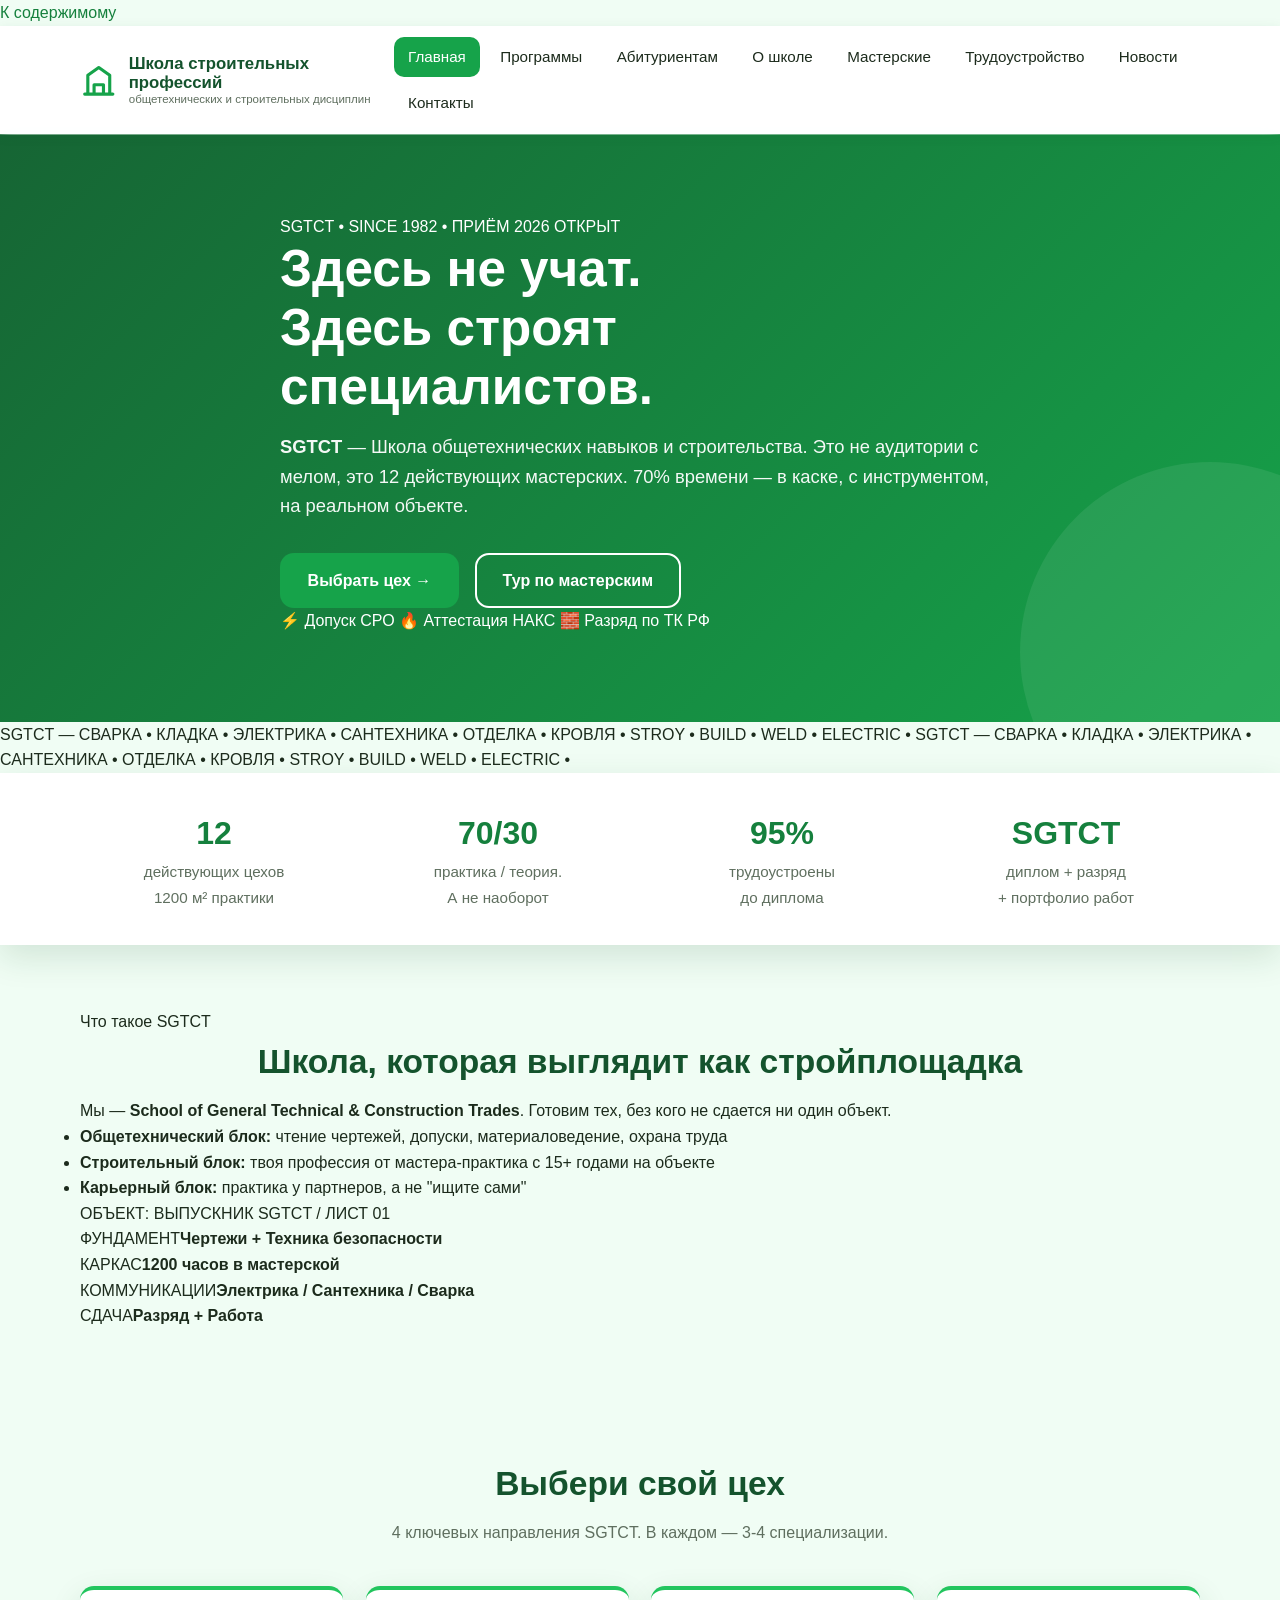
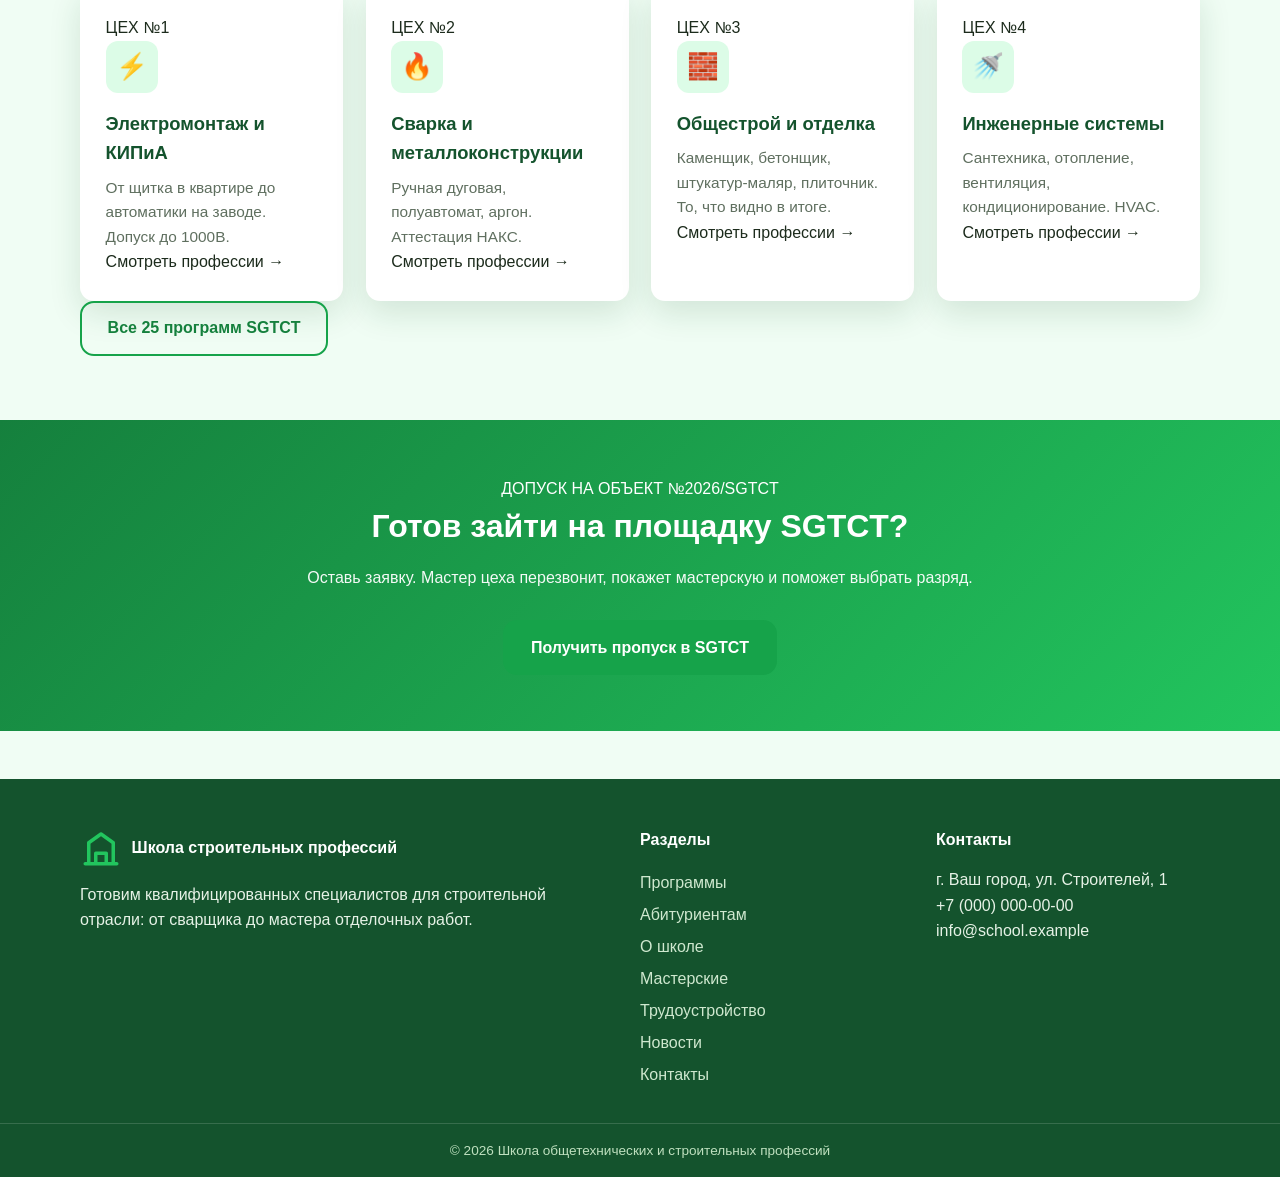
==== commit 3eaad817: "Update hero section and statistics in index.html" ====
--- a/index.html
+++ b/index.html
@@ -22,19 +22,13 @@
     <section class="hero hero-construction" aria-labelledby="hero-title">
       <div class="container hero-inner">
         <div class="hero-badge">
-          <span class="dot"></span> SGTCT • SINCE 2020 • ПРИЁМ 2026 ОТКРЫТ
+          <span class="dot"></span> SGTCT • SINCE 1982 • ПРИЁМ 2026 ОТКРЫТ
         </div>
         <h1 id="hero-title">Здесь не учат.<br>Здесь <span class="accent">строят</span> специалистов.</h1>
-        <p><strong>SGTCT</strong> — школа, где учатся работать руками
-
-Современное практическое образование, ориентированное на требования рынка труда Европы.
-
-80% практики. Реальные инструменты. Реальные объекты. Реальные профессиональные навыки.
-
-Навыки, которые открывают путь к успешной карьере и достойной жизни — в любой точке мира.</p>
+        <p><strong>SGTCT</strong> — Школа общетехнических навыков и строительства. Это не аудитории с мелом, это 12 действующих мастерских. 70% времени — в каске, с инструментом, на реальном объекте.</p>
         <div class="hero-actions">
-          <a href="pages/programs.html" class="btn btn-primary">Выбрать специальность →</a>
-          <a href="pages/workshops.html" class="btn btn-outline">Тур по профессиям</a>
+          <a href="pages/programs.html" class="btn btn-primary">Выбрать цех →</a>
+          <a href="pages/workshops.html" class="btn btn-outline">Тур по мастерским</a>
         </div>
         <div class="hero-trust">
           <span>⚡ Допуск СРО</span>
@@ -56,9 +50,9 @@
     <section class="stats stats-blueprint">
       <div class="container stats-grid">
         <div class="stat"><b>12</b><span>действующих цехов<br>1200 м² практики</span></div>
-        <div class="stat"><b>20/80</b><span>теория/практика.<br>Полная адаптация к рынку. </span></div>
-        <div class="stat"><b>95%</b><span>трудоустроены<br>по окончании</span></div>
-        <div class="stat"><b>SGTCT</b><span>европейский сертификат + выбранный разряд<br>+ портфолио работ<br>+ гарантия трудоустройства</span></div>
+        <div class="stat"><b>70/30</b><span>практика / теория.<br>А не наоборот</span></div>
+        <div class="stat"><b>95%</b><span>трудоустроены<br>до диплома</span></div>
+        <div class="stat"><b>SGTCT</b><span>диплом + разряд<br>+ портфолио работ</span></div>
       </div>
     </section>
 
@@ -89,32 +83,32 @@
       </div>
     </section>
 
-    <!-- Программы школы -->
+    <!-- Программы как цеха -->
     <section class="section section-white">
       <div class="container">
-        <h2 class="section-title">Выбери свой путь</h2>
+        <h2 class="section-title">Выбери свой цех</h2>
         <p class="section-sub">4 ключевых направления SGTCT. В каждом — 3-4 специализации.</p>
         <div class="cards cards-construction">
           <article class="card card-site">
-            <div class="card-top"><span class="tag">Электрик</span><span class="icon">⚡</span></div>
+            <div class="card-top"><span class="tag">ЦЕХ №1</span><span class="icon">⚡</span></div>
             <h3>Электромонтаж и КИПиА</h3>
             <p>От щитка в квартире до автоматики на заводе. Допуск до 1000В.</p>
             <span class="card-link">Смотреть профессии →</span>
           </article>
           <article class="card card-site">
-            <div class="card-top"><span class="tag">Сварщик</span><span class="icon">🔥</span></div>
+            <div class="card-top"><span class="tag">ЦЕХ №2</span><span class="icon">🔥</span></div>
             <h3>Сварка и металлоконструкции</h3>
             <p>Ручная дуговая, полуавтомат, аргон. Аттестация НАКС.</p>
             <span class="card-link">Смотреть профессии →</span>
           </article>
           <article class="card card-site">
-            <div class="card-top"><span class="tag">Общестрой и отделка</span><span class="icon">🧱</span></div>
-            <h3>Строительство и ремонт</h3>
+            <div class="card-top"><span class="tag">ЦЕХ №3</span><span class="icon">🧱</span></div>
+            <h3>Общестрой и отделка</h3>
             <p>Каменщик, бетонщик, штукатур-маляр, плиточник. То, что видно в итоге.</p>
             <span class="card-link">Смотреть профессии →</span>
           </article>
           <article class="card card-site">
-            <div class="card-top"><span class="tag">Системы</span><span class="icon">🚿</span></div>
+            <div class="card-top"><span class="tag">ЦЕХ №4</span><span class="icon">🚿</span></div>
             <h3>Инженерные системы</h3>
             <p>Сантехника, отопление, вентиляция, кондиционирование. HVAC.</p>
             <span class="card-link">Смотреть профессии →</span>
